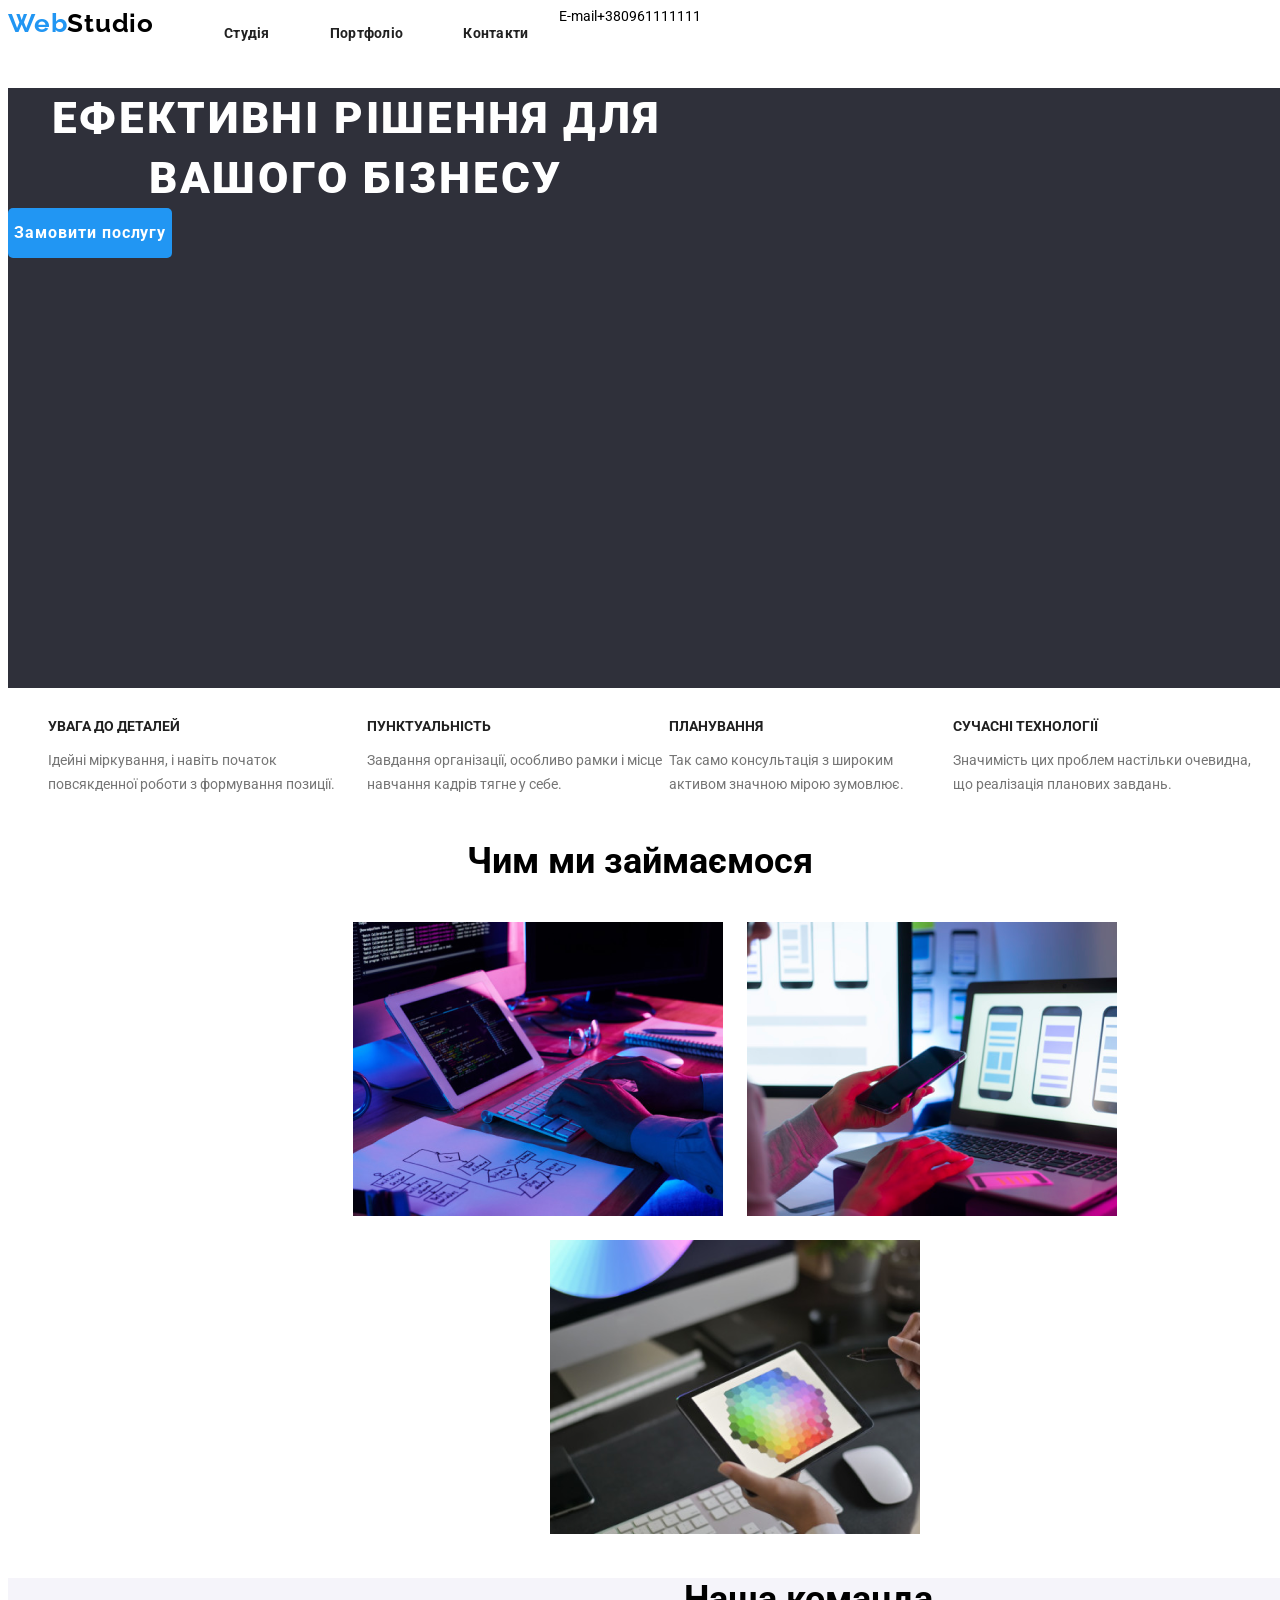
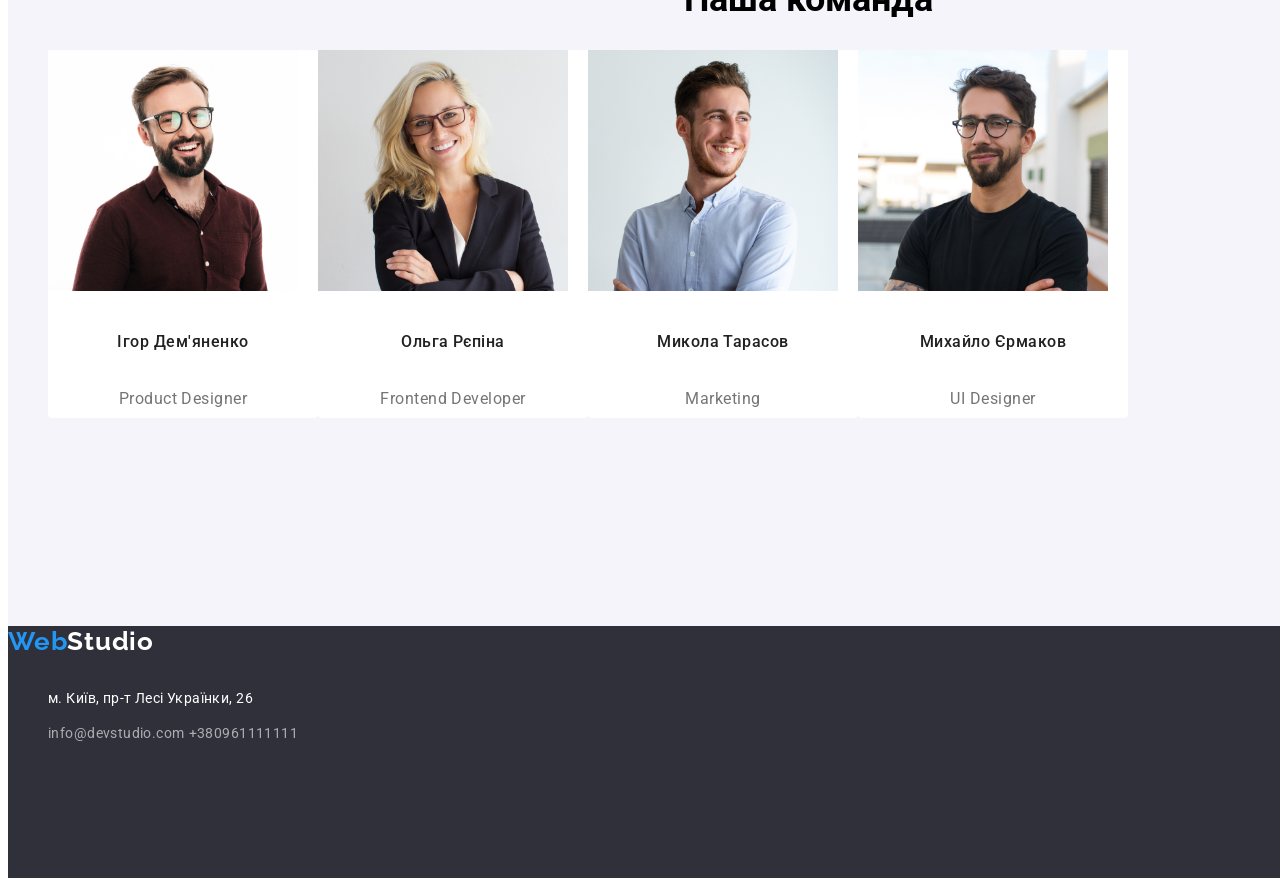
==== index.html @ a6a829f0 "first commit" ====
<!DOCTYPE html>
<html lang="en">
  <head>
    <meta charset="UTF-8" />
    <meta name="viewport" content="width=device-width, initial-scale=1.0" />
    <link rel="preconnect" href="https://fonts.googleapis.com">
    <link rel="preconnect" href="https://fonts.gstatic.com" crossorigin>
    <link href="https://fonts.googleapis.com/css2?family=Raleway:wght@700&family=Roboto:wght@400;500;700;900&display=swap" rel="stylesheet">
    <link rel="stylesheet" href="style.css" />
    <title>Document</title>
  </head>
  <body>
    <header>
      <a class="logo" href="youtube.com"><b><span class="logo1">Web</span></b><b><span class="logo2">Studio</b      ></span></a>
      <nav>
        <ul>
          <li>
            <a class="navigation" href=""><b>Студія</b></a>
          </li>
          <li>
            <a class="navigation" href=""><b>Портфоліо</b></a>
          </li>
          <li>
            <a class="navigation" href=""><b>Контакти</b></a>
          </li>
        </ul>
      </nav>
      <a class="contact" href="">E-mail</a>
      <a class="contact" href="">+380961111111</a>
    </header>
    <main>
      <section class="effect"><div class="ef1">
        <h1 class="ef2">Ефективні рішення для вашого бізнесу</h1>
      </div>
        <input class="button" type="button" value="Замовити послугу"/>
      </section>
      <section class="details">
        <ul>
          <li>
            <h3>УВАГА ДО ДЕТАЛЕЙ</h3>
            <p>
              Ідейні міркування, і навіть початок повсякденної роботи з
              формування позиції.
            </p>
          </li>
          <li>
            <h3>ПУНКТУАЛЬНІСТЬ</h3>
            <p>
              Завдання організації, особливо рамки і місце навчання кадрів тягне
              у себе.
            </p>
          </li>
          <li>
            <h3>ПЛАНУВАННЯ</h3>
            <p>
              Так само консультація з широким активом значною мірою зумовлює.
            </p>
          </li>
          <li>
            <h3>СУЧАСНІ ТЕХНОЛОГІЇ</h3>
            <p>
              Значимість цих проблем настільки очевидна, що реалізація планових
              завдань.
            </p>
          </li>
        </ul>
      </section>
      <section>
        <h2 class="about">Чим ми займаємося</h2>
        <ul>
          <li class="img-main">
        <img src="img/1.png" alt="" class="img" />
        <img src="img/2.png" alt="" class="img"/>
        <img src="img/3.png" alt="" class="img"/>
      </li>
      </ul>
      </section>

      <section class="team">
        <h2 class="team3">Наша команда</h2>
        <ul class="team1">
          <li class="person">
            <img src="img(2)/1.jpg" alt="" width="250px" />
            <h6 class="name">Ігор Дем'яненко</h6>
            <h6 class="work">Product Designer</h6>
          </li>
          <li class="person">
            <img src="img(2)/2.jpg" alt="" width="250px" />
            <h6 class="name">Ольга Рєпіна</h6>
            <h6 class="work">Frontend Developer</h6>
          </li>
          <li class="person">
            <img src="img(2)/3.jpg" alt="" width="250px" />
            <h6 class="name">Микола Тарасов</h6>
            <h6 class="work">Marketing</h6>
          </li>
          <li class="person">
            <img src="img(2)/4.jpg" alt="" width="250px" />
            <h6 class="name">Михайло Єрмаков</h6>
            <h6 class="work">UI Designer</h6>
          </li>
        </ul>
      </section>
    </main>
    <footer>
      <a class="logo" href="youtube.com"><b><span class="logo1">Web</span></b><b><span class="logo3">Studio</b></span></a>
      <ul>
        <li>
          <p class="adress1">м. Київ, пр-т Лесі Українки, 26</p>
          <a class="contact1" href="">info@devstudio.com</a>
          <a class="contact1" href="">+380961111111</a>
        </li>
      </ul>
    </footer>
  </body>
</html>
---- style.css ----
header {
  width: 1600px;
  height: 80px;
  flex-shrink: 0;
  display: flex;
}
ul {
  display: flex;
}

.navigation {
  color: #212121;
  padding: 30px;
  font-family: Roboto;
  font-size: 14px;
  font-style: normal;
  font-weight: 500;
  line-height: normal;
  letter-spacing: 0.28px;
  text-decoration: none;
  text-align: center;
}
.navigation:hover {
  color: #2196f3;
}
.logo {
  text-decoration: none;
}
.logo1 {
  color: #2196f3;
  font-family: Raleway;
  font-size: 26px;
  font-style: normal;
  font-weight: 700;
  line-height: normal;
  letter-spacing: 0.78px;
}
.logo2 {
  color: #000;
  font-family: Raleway;
  font-size: 26px;
  font-style: normal;
  font-weight: 700;
  line-height: normal;
  letter-spacing: 0.78px;
}

.contact {
  text-decoration: none;
  color: black;
  font-family: Roboto;
  font-size: 14px;
  line-height: 16.41px;
  letter-spacing: 2%;
}
.contact:hover {
  color: #2196f3;
}
.effect {
  background-color: #2f303a;
  height: 600px;
  width: 1600px;
  padding: 0;
}
.button {
  border: 0px;
  background-color: #2196f3;
  color: white;
  height: 50px;
  border-radius: 5px;
  color: #fff;
  text-align: center;
  font-family: Roboto;
  font-size: 16px;
  font-style: normal;
  font-weight: 700;
  line-height: 30px; /* 187.5% */
  letter-spacing: 0.96px;
}
.button:hover {
  background-color: #0b2840;
}
footer {
  width: 1600px;
  height: 252px;
  flex-shrink: 0;
  background-color: #2f303a;
}
.ef2 {
  color: #fff;
  text-align: center;
  font-family: Roboto;
  font-size: 44px;
  font-style: normal;
  font-weight: 900;
  line-height: 60px; /* 136.364% */
  letter-spacing: 2.64px;
  text-transform: uppercase;
}
.team {
  width: 1600px;
  height: 648px;
  background: #f5f4fa;
  flex-shrink: 0;
}
ul {
  list-style-type: none;
}
.contact2 {
  text-decoration: none;
  color: grey;
}
.contact2:hover {
  color: aqua;
}
.adress {
  color: white;
}
h3 {
  font-family: Roboto;
  font-size: 14px;
  line-height: 16.41px;
  letter-spacing: 3%;
  font-weight: 700;
  color: #212121;
}
p {
  font-family: Roboto;
  font-size: 14px;
  line-height: 24px;
  letter-spacing: 3%;
  font-weight: 400;
  color: #757575;
}
.about {
  font-family: Roboto;
  font-size: 36px;
  line-height: 42.19px;
  letter-spacing: 3%;
  font-weight: 700;
  text-align: center;
}
.person {
  width: 270px;
  height: 368px;
  flex-shrink: 0;
  border-radius: 0px 0px 4px 4px;
  background: #fff;
}

.team3 {
  font-family: Roboto;
  font-size: 36px;
  line-height: 42.19px;
  letter-spacing: 3%;
  font-weight: 700;
  text-align: center;
}
.img-main {
  text-align: center;
  margin-left: 150px;
}
.img {
  display: inline-block;
  padding: 10px;
  width: 370px;
  height: 294px;
  flex-shrink: 0;
  text-align: center;
}
.ef1 {
  display: flex;
  width: 696px;
  height: 120px;
  justify-content: center;
  align-items: center;
  flex-shrink: 0;
}
.name {
  color: #212121;
  text-align: center;
  font-family: Roboto;
  font-size: 16px;
  font-style: normal;
  font-weight: 500;
  line-height: normal;
  letter-spacing: 0.48px;
}
.work {
  color: #757575;
  text-align: center;
  font-family: Roboto;
  font-size: 16px;
  font-style: normal;
  font-weight: 400;
  line-height: normal;
  letter-spacing: 0.48px;
}
.logo3 {
  color: #fff;
  font-family: Raleway;
  font-size: 26px;
  font-style: normal;
  font-weight: 700;
  line-height: normal;
  letter-spacing: 0.78px;
}
.adress1 {
  width: 231px;
  height: 21px;
  flex-shrink: 0;
  color: #fff;
  font-family: Roboto;
  font-size: 14px;
  font-style: normal;
  font-weight: 400;
  line-height: 24px; /* 171.429% */
  letter-spacing: 0.42px;
}
.contact1 {
  width: 136px;
  height: 21px;
  flex-shrink: 0;
  color: rgba(255, 255, 255, 0.6);
  font-family: Roboto;
  font-size: 14px;
  font-style: normal;
  font-weight: 400;
  line-height: 24px; /* 171.429% */
  letter-spacing: 0.42px;
  text-decoration: none;
}
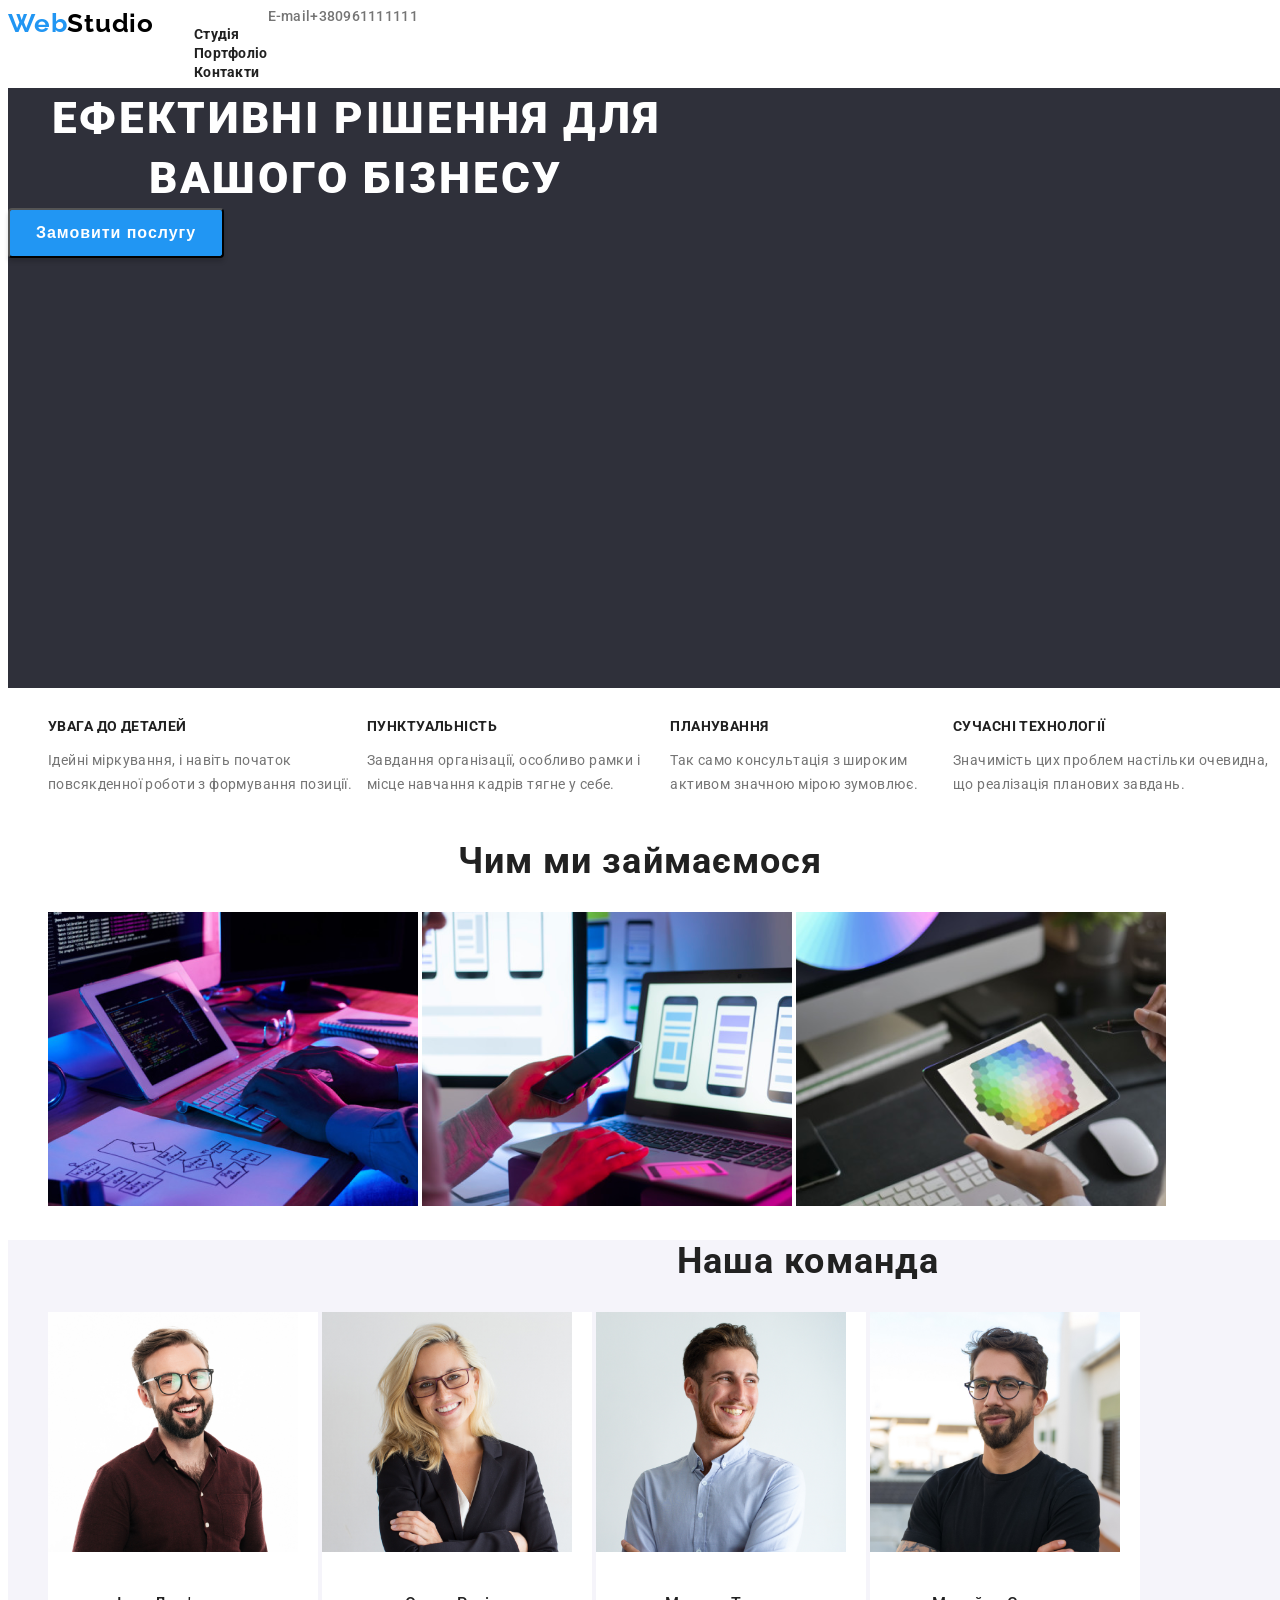
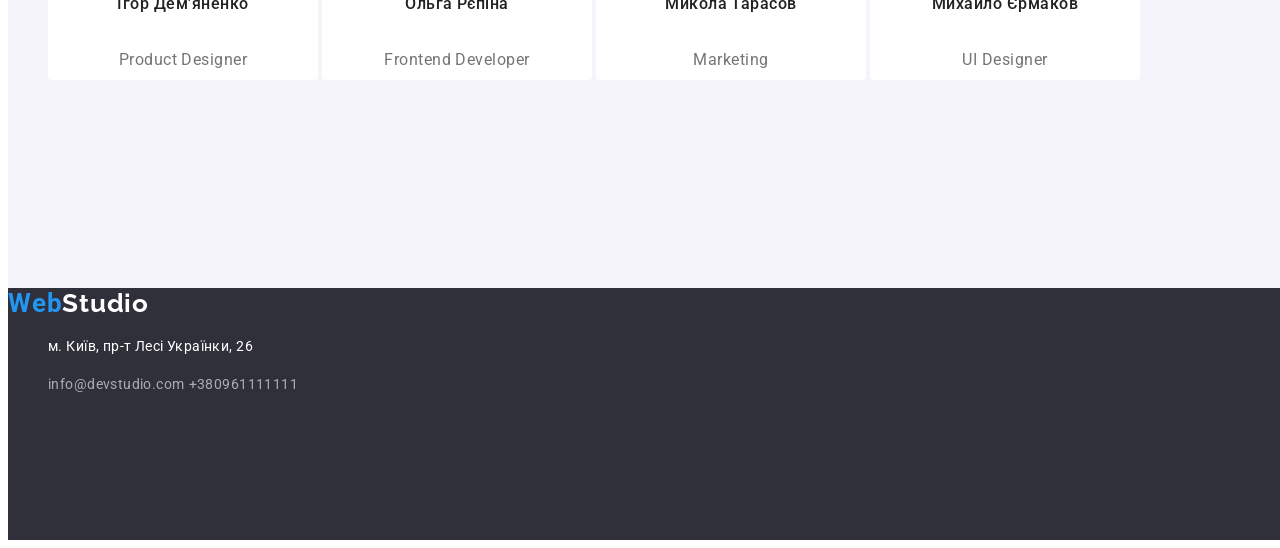
==== commit 2e7bc534: "first commit" ====
--- a/index.html
+++ b/index.html
@@ -1,116 +1,120 @@
 <!DOCTYPE html>
 <html lang="en">
-  <head>
-    <meta charset="UTF-8" />
-    <meta name="viewport" content="width=device-width, initial-scale=1.0" />
-    <link rel="preconnect" href="https://fonts.googleapis.com">
-    <link rel="preconnect" href="https://fonts.gstatic.com" crossorigin>
-    <link href="https://fonts.googleapis.com/css2?family=Raleway:wght@700&family=Roboto:wght@400;500;700;900&display=swap" rel="stylesheet">
-    <link rel="stylesheet" href="style.css" />
-    <title>Document</title>
-  </head>
-  <body>
-    <header>
-      <a class="logo" href="youtube.com"><b><span class="logo1">Web</span></b><b><span class="logo2">Studio</b      ></span></a>
-      <nav>
-        <ul>
-          <li>
-            <a class="navigation" href=""><b>Студія</b></a>
+
+<head>
+  <meta charset="UTF-8" />
+  <meta name="viewport" content="width=device-width, initial-scale=1.0" />
+  <link rel="preconnect" href="https://fonts.googleapis.com">
+  <link rel="preconnect" href="https://fonts.gstatic.com" crossorigin>
+  <link href="https://fonts.googleapis.com/css2?family=Raleway:wght@700&family=Roboto:wght@400;500;700;900&display=swap"
+    rel="stylesheet">
+  <link rel="stylesheet" href="style.css" />
+  <title>Document</title>
+</head>
+
+<body>
+  <header class="header">
+    <a href="youtube.com"><span class="header-logo1">Web</span><span class="header-logo2">Studio</span>
+      <nav class="nav">
+        <ul class="nav-list">
+          <li class="nav-item">
+            <a class="nav-link" href="#"><b>Студія</b></a>
           </li>
-          <li>
-            <a class="navigation" href=""><b>Портфоліо</b></a>
+          <li class="nav-item">
+            <a class="nav-link" href="portfolio/index.html"><b>Портфоліо</b></a>
           </li>
-          <li>
-            <a class="navigation" href=""><b>Контакти</b></a>
+          <li class="nav-item">
+            <a class="nav-link" href=""><b>Контакти</b></a>
           </li>
         </ul>
       </nav>
-      <a class="contact" href="">E-mail</a>
-      <a class="contact" href="">+380961111111</a>
-    </header>
-    <main>
-      <section class="effect"><div class="ef1">
-        <h1 class="ef2">Ефективні рішення для вашого бізнесу</h1>
+      <a class="header-contact" href="">E-mail</a>
+      <a class="header-contact" href="">+380961111111</a>
+  </header>
+  <main>
+    <section class="decision">
+      <div class="decision-container">
+        <h1 class="decision-title">Ефективні рішення для вашого бізнесу</h1>
       </div>
-        <input class="button" type="button" value="Замовити послугу"/>
-      </section>
-      <section class="details">
-        <ul>
-          <li>
-            <h3>УВАГА ДО ДЕТАЛЕЙ</h3>
-            <p>
-              Ідейні міркування, і навіть початок повсякденної роботи з
-              формування позиції.
-            </p>
-          </li>
-          <li>
-            <h3>ПУНКТУАЛЬНІСТЬ</h3>
-            <p>
-              Завдання організації, особливо рамки і місце навчання кадрів тягне
-              у себе.
-            </p>
-          </li>
-          <li>
-            <h3>ПЛАНУВАННЯ</h3>
-            <p>
-              Так само консультація з широким активом значною мірою зумовлює.
-            </p>
-          </li>
-          <li>
-            <h3>СУЧАСНІ ТЕХНОЛОГІЇ</h3>
-            <p>
-              Значимість цих проблем настільки очевидна, що реалізація планових
-              завдань.
-            </p>
-          </li>
-        </ul>
-      </section>
-      <section>
-        <h2 class="about">Чим ми займаємося</h2>
-        <ul>
-          <li class="img-main">
-        <img src="img/1.png" alt="" class="img" />
-        <img src="img/2.png" alt="" class="img"/>
-        <img src="img/3.png" alt="" class="img"/>
-      </li>
-      </ul>
-      </section>
-
-      <section class="team">
-        <h2 class="team3">Наша команда</h2>
-        <ul class="team1">
-          <li class="person">
-            <img src="img(2)/1.jpg" alt="" width="250px" />
-            <h6 class="name">Ігор Дем'яненко</h6>
-            <h6 class="work">Product Designer</h6>
-          </li>
-          <li class="person">
-            <img src="img(2)/2.jpg" alt="" width="250px" />
-            <h6 class="name">Ольга Рєпіна</h6>
-            <h6 class="work">Frontend Developer</h6>
-          </li>
-          <li class="person">
-            <img src="img(2)/3.jpg" alt="" width="250px" />
-            <h6 class="name">Микола Тарасов</h6>
-            <h6 class="work">Marketing</h6>
-          </li>
-          <li class="person">
-            <img src="img(2)/4.jpg" alt="" width="250px" />
-            <h6 class="name">Михайло Єрмаков</h6>
-            <h6 class="work">UI Designer</h6>
-          </li>
-        </ul>
-      </section>
-    </main>
-    <footer>
-      <a class="logo" href="youtube.com"><b><span class="logo1">Web</span></b><b><span class="logo3">Studio</b></span></a>
-      <ul>
-        <li>
-          <p class="adress1">м. Київ, пр-т Лесі Українки, 26</p>
-          <a class="contact1" href="">info@devstudio.com</a>
-          <a class="contact1" href="">+380961111111</a>
+      <input class="decision-button" type="button" value="Замовити послугу" />
+    </section>
+    <section class="details">
+      <ul class="details-list">
+        <li class="details-items">
+          <h3 class="details-title">УВАГА ДО ДЕТАЛЕЙ</h3>
+          <p class="details-text">
+            Ідейні міркування, і навіть початок повсякденної роботи з
+            формування позиції.
+          </p>
+        </li>
+        <li class="details-items">
+          <h3 class="details-title">ПУНКТУАЛЬНІСТЬ</h3>
+          <p class="details-text">
+            Завдання організації, особливо рамки і місце навчання кадрів тягне
+            у себе.
+          </p>
+        </li>
+        <li class="details-items">
+          <h3 class="details-title">ПЛАНУВАННЯ</h3>
+          <p class="details-text">
+            Так само консультація з широким активом значною мірою зумовлює.
+          </p>
+        </li>
+        <li class="details-items">
+          <h3 class="details-title">СУЧАСНІ ТЕХНОЛОГІЇ</h3>
+          <p class="details-text">
+            Значимість цих проблем настільки очевидна, що реалізація планових
+            завдань.
+          </p>
         </li>
       </ul>
-    </footer>
-  </body>
-</html>
+    </section>
+    <section class="about">
+      <h2 class="about-title">Чим ми займаємося</h2>
+      <ul class="about-list">
+        <li class="about-items">
+          <img src="img/1.png" alt="" class="about-img" />
+          <img src="img/2.png" alt="" class="about-img" />
+          <img src="img/3.png" alt="" class="about-img" />
+        </li>
+      </ul>
+    </section>
+    <section class="team">
+      <h2 class="team-title">Наша команда</h2>
+      <ul class="team-list">
+        <li class="team-items">
+          <img src="img(2)/1.jpg" alt="" width="250px" class="team-img" />
+          <h6 class="team-name">Ігор Дем'яненко</h6>
+          <h6 class="team-work">Product Designer</h6>
+        </li>
+        <li class="team-items">
+          <img src="img(2)/2.jpg" alt="" width="250px" class="team-img" />
+          <h6 class="team-name">Ольга Рєпіна</h6>
+          <h6 class="team-work">Frontend Developer</h6>
+        </li>
+        <li class="team-items">
+          <img src="img(2)/3.jpg" alt="" width="250px" class="team-img" />
+          <h6 class="team-name">Микола Тарасов</h6>
+          <h6 class="team-work">Marketing</h6>
+        </li>
+        <li class="team-items">
+          <img src="img(2)/4.jpg" alt="" width="250px" class="team-img" />
+          <h6 class="team-name">Михайло Єрмаков</h6>
+          <h6 class="team-work">UI Designer</h6>
+        </li>
+      </ul>
+    </section>
+  </main>
+  <footer class="footer">
+    <a href="youtube.com"><span class="footer-logo1">Web</span><span class="footer-logo2">Studio</b></span></a>
+    <ul class="footer-list">
+      <li class="footer-items">
+        <p class="footer-text">м. Київ, пр-т Лесі Українки, 26</p>
+        <a class="footer-link" href="">info@devstudio.com</a>
+        <a class="footer-link" href="">+380961111111</a>
+      </li>
+    </ul>
+  </footer>
+</body>
+
+</html>
--- a/style.css
+++ b/style.css
@@ -1,174 +1,69 @@
-header {
+body {
+  font-family: Roboto;
+  line-height: normal;
+  font-style: normal;
+}
+a {
+  text-decoration: none;
+}
+ul {
+  list-style-type: none;
+}
+
+.header {
+  display: flex;
   width: 1600px;
   height: 80px;
   flex-shrink: 0;
-  display: flex;
-}
-ul {
-  display: flex;
-}
-
-.navigation {
-  color: #212121;
-  padding: 30px;
-  font-family: Roboto;
-  font-size: 14px;
-  font-style: normal;
-  font-weight: 500;
-  line-height: normal;
-  letter-spacing: 0.28px;
-  text-decoration: none;
-  text-align: center;
-}
-.navigation:hover {
-  color: #2196f3;
-}
-.logo {
-  text-decoration: none;
-}
-.logo1 {
+  background: #fff;
+}
+.header-logo1 {
   color: #2196f3;
   font-family: Raleway;
   font-size: 26px;
-  font-style: normal;
-  font-weight: 700;
-  line-height: normal;
-  letter-spacing: 0.78px;
-}
-.logo2 {
+  font-weight: 700;
+  letter-spacing: 0.78px;
+}
+.header-logo2 {
   color: #000;
   font-family: Raleway;
   font-size: 26px;
-  font-style: normal;
-  font-weight: 700;
-  line-height: normal;
-  letter-spacing: 0.78px;
+  font-weight: 700;
+  letter-spacing: 0.78px;
+}
+.nav {
+}
+.nav-list {
+}
+.nav-item {
 }
 
-.contact {
-  text-decoration: none;
-  color: black;
-  font-family: Roboto;
-  font-size: 14px;
-  line-height: 16.41px;
-  letter-spacing: 2%;
-}
-.contact:hover {
-  color: #2196f3;
-}
-.effect {
-  background-color: #2f303a;
+.nav-link {
+  color: #212121;
+  font-size: 14px;
+  font-weight: 500;
+  letter-spacing: 0.28px;
+}
+.nav-link:hover {
+  color: #2196f3;
+}
+
+.header-contact {
+  color: #757575;
+  font-size: 14px;
+  font-weight: 500;
+  letter-spacing: 0.28px;
+}
+.header-contact:hover {
+  color: #2196f3;
+}
+.decision {
+  width: 1600px;
   height: 600px;
-  width: 1600px;
-  padding: 0;
-}
-.button {
-  border: 0px;
-  background-color: #2196f3;
-  color: white;
-  height: 50px;
-  border-radius: 5px;
-  color: #fff;
-  text-align: center;
-  font-family: Roboto;
-  font-size: 16px;
-  font-style: normal;
-  font-weight: 700;
-  line-height: 30px; /* 187.5% */
-  letter-spacing: 0.96px;
-}
-.button:hover {
-  background-color: #0b2840;
-}
-footer {
-  width: 1600px;
-  height: 252px;
-  flex-shrink: 0;
-  background-color: #2f303a;
-}
-.ef2 {
-  color: #fff;
-  text-align: center;
-  font-family: Roboto;
-  font-size: 44px;
-  font-style: normal;
-  font-weight: 900;
-  line-height: 60px; /* 136.364% */
-  letter-spacing: 2.64px;
-  text-transform: uppercase;
-}
-.team {
-  width: 1600px;
-  height: 648px;
-  background: #f5f4fa;
-  flex-shrink: 0;
-}
-ul {
-  list-style-type: none;
-}
-.contact2 {
-  text-decoration: none;
-  color: grey;
-}
-.contact2:hover {
-  color: aqua;
-}
-.adress {
-  color: white;
-}
-h3 {
-  font-family: Roboto;
-  font-size: 14px;
-  line-height: 16.41px;
-  letter-spacing: 3%;
-  font-weight: 700;
-  color: #212121;
-}
-p {
-  font-family: Roboto;
-  font-size: 14px;
-  line-height: 24px;
-  letter-spacing: 3%;
-  font-weight: 400;
-  color: #757575;
-}
-.about {
-  font-family: Roboto;
-  font-size: 36px;
-  line-height: 42.19px;
-  letter-spacing: 3%;
-  font-weight: 700;
-  text-align: center;
-}
-.person {
-  width: 270px;
-  height: 368px;
-  flex-shrink: 0;
-  border-radius: 0px 0px 4px 4px;
-  background: #fff;
-}
-
-.team3 {
-  font-family: Roboto;
-  font-size: 36px;
-  line-height: 42.19px;
-  letter-spacing: 3%;
-  font-weight: 700;
-  text-align: center;
-}
-.img-main {
-  text-align: center;
-  margin-left: 150px;
-}
-.img {
-  display: inline-block;
-  padding: 10px;
-  width: 370px;
-  height: 294px;
-  flex-shrink: 0;
-  text-align: center;
-}
-.ef1 {
+  flex-shrink: 0;
+  background: #2f303a;
+}
+.decision-container {
   display: flex;
   width: 696px;
   height: 120px;
@@ -176,57 +71,138 @@
   align-items: center;
   flex-shrink: 0;
 }
-.name {
-  color: #212121;
-  text-align: center;
-  font-family: Roboto;
+.decision-title {
+  color: #fff;
+  text-align: center;
+  font-size: 44px;
+  font-weight: 900;
+  line-height: 60px; /* 136.364% */
+  letter-spacing: 2.64px;
+  text-transform: uppercase;
+}
+.decision-button {
+  width: 216px;
+  height: 50px;
+  flex-shrink: 0;
+  border-radius: 4px;
+  background: #2196f3;
+  box-shadow: 0px 4px 4px 0px rgba(0, 0, 0, 0.15);
+  color: #fff;
+  text-align: center;
   font-size: 16px;
-  font-style: normal;
+  font-weight: 700;
+  line-height: 30px; /* 187.5% */
+  letter-spacing: 0.96px;
+}
+.details {
+}
+.details-list {
+  display: flex;
+}
+.details-items {
+}
+.details-title {
+  color: #212121;
+  font-size: 14px;
+  font-weight: 700;
+  letter-spacing: 0.42px;
+  text-transform: uppercase;
+}
+.details-text {
+  color: #757575;
+  font-size: 14px;
+  font-weight: 400;
+  line-height: 24px; /* 171.429% */
+  letter-spacing: 0.42px;
+}
+.about {
+}
+.about-title {
+  color: #212121;
+  text-align: center;
+  font-size: 36px;
+  font-weight: 700;
+  letter-spacing: 1.08px;
+}
+.about-list {
+}
+.about-items {
+}
+.about-img {
+}
+.team {
+  width: 1600px;
+  height: 648px;
+  flex-shrink: 0;
+  background: #f5f4fa;
+}
+.team-title {
+  color: #212121;
+  text-align: center;
+  font-size: 36px;
+  font-weight: 700;
+  letter-spacing: 1.08px;
+}
+.team-list {
+}
+.team-items {
+  display: inline-block;
+  width: 270px;
+  height: 368px;
+  flex-shrink: 0;
+  border-radius: 0px 0px 4px 4px;
+  background: #fff;
+}
+.team-img {
+}
+.team-name {
+  color: #212121;
+  text-align: center;
+  font-size: 16px;
   font-weight: 500;
-  line-height: normal;
   letter-spacing: 0.48px;
 }
-.work {
+.team-work {
   color: #757575;
   text-align: center;
-  font-family: Roboto;
   font-size: 16px;
-  font-style: normal;
-  font-weight: 400;
-  line-height: normal;
+  font-weight: 400;
   letter-spacing: 0.48px;
 }
-.logo3 {
+.footer {
+  width: 1600px;
+  height: 252px;
+  flex-shrink: 0;
+  background: #2f303a;
+}
+.footer-logo1 {
+  color: #2196f3;
+  font-size: 26px;
+  font-weight: 700;
+  letter-spacing: 0.78px;
+}
+.footer-logo2 {
   color: #fff;
   font-family: Raleway;
   font-size: 26px;
-  font-style: normal;
-  font-weight: 700;
-  line-height: normal;
-  letter-spacing: 0.78px;
-}
-.adress1 {
-  width: 231px;
-  height: 21px;
-  flex-shrink: 0;
-  color: #fff;
-  font-family: Roboto;
-  font-size: 14px;
-  font-style: normal;
+  font-weight: 700;
+  letter-spacing: 0.78px;
+}
+.footer-list {
+}
+.footer-items {
+}
+.footer-text {
+  color: #fff;
+  font-size: 14px;
   font-weight: 400;
   line-height: 24px; /* 171.429% */
   letter-spacing: 0.42px;
 }
-.contact1 {
-  width: 136px;
-  height: 21px;
-  flex-shrink: 0;
+.footer-link {
   color: rgba(255, 255, 255, 0.6);
-  font-family: Roboto;
-  font-size: 14px;
-  font-style: normal;
+  font-size: 14px;
   font-weight: 400;
   line-height: 24px; /* 171.429% */
   letter-spacing: 0.42px;
-  text-decoration: none;
-}
+}
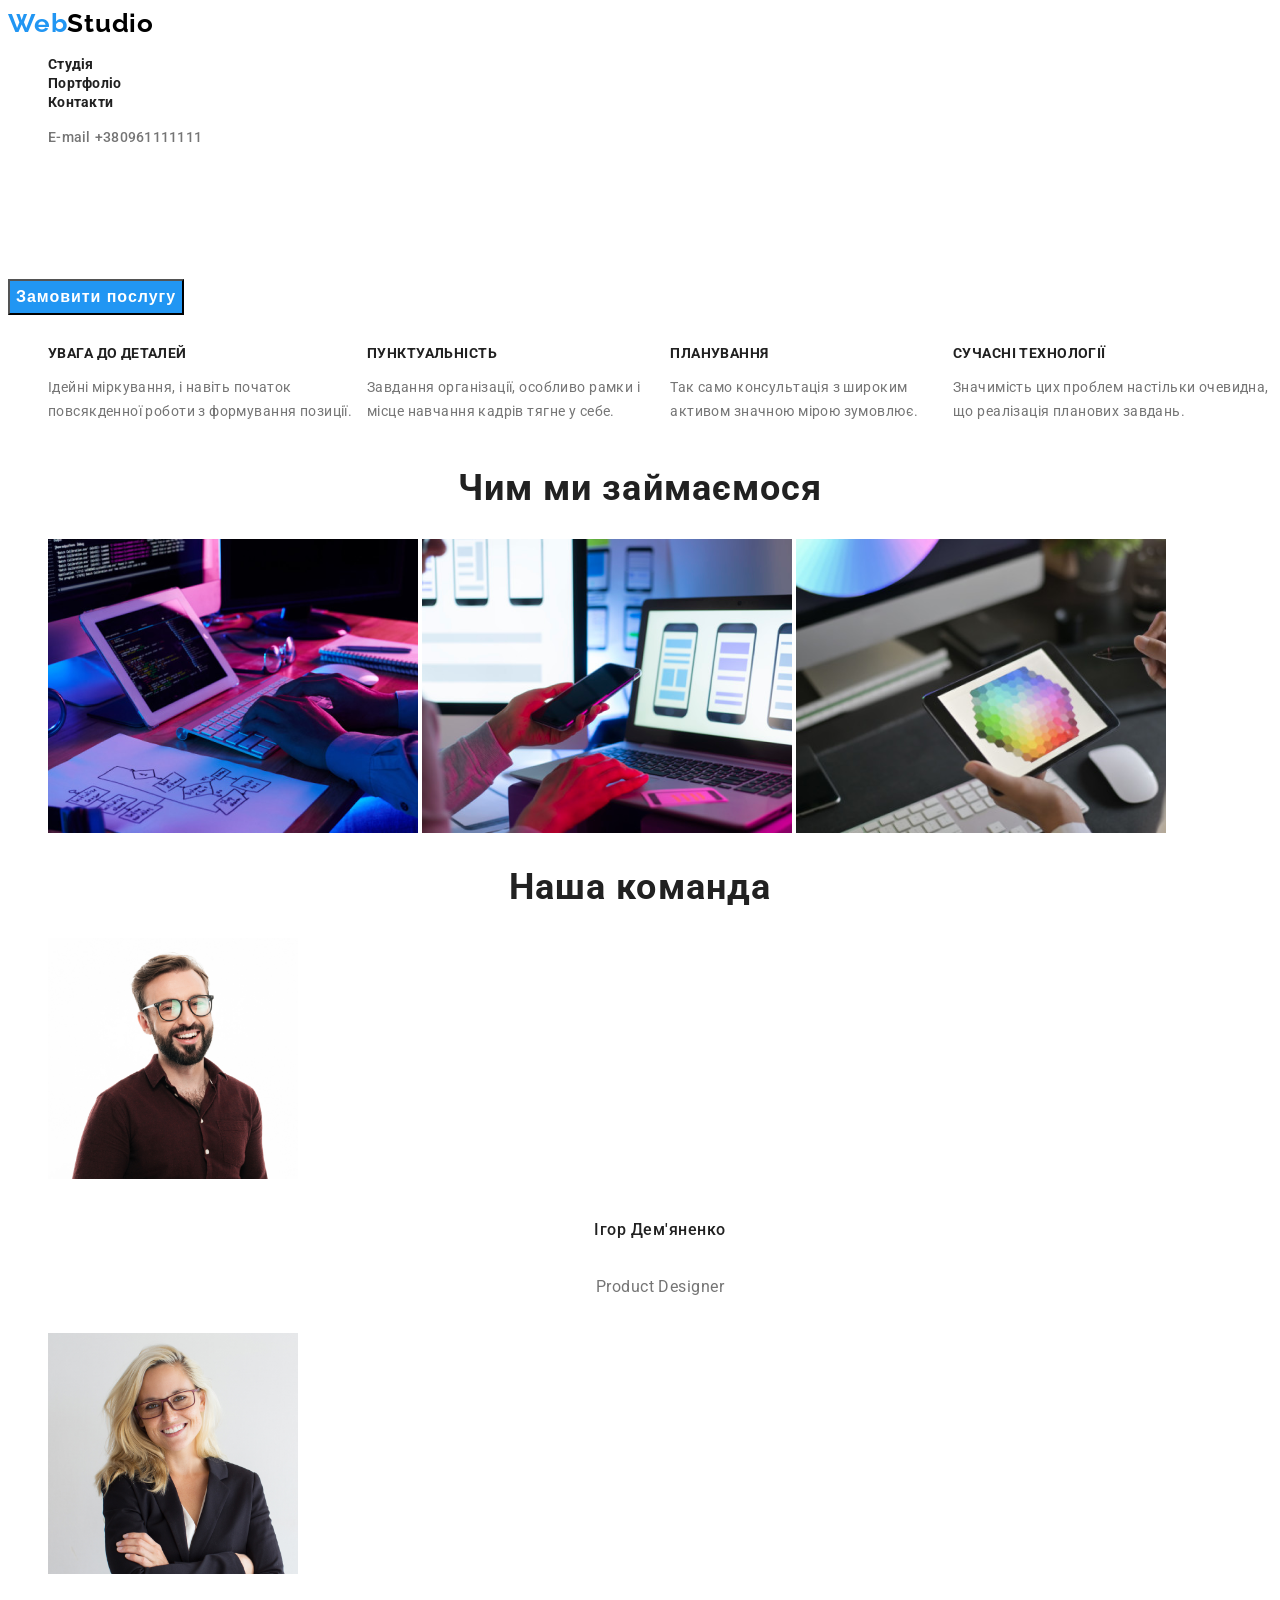
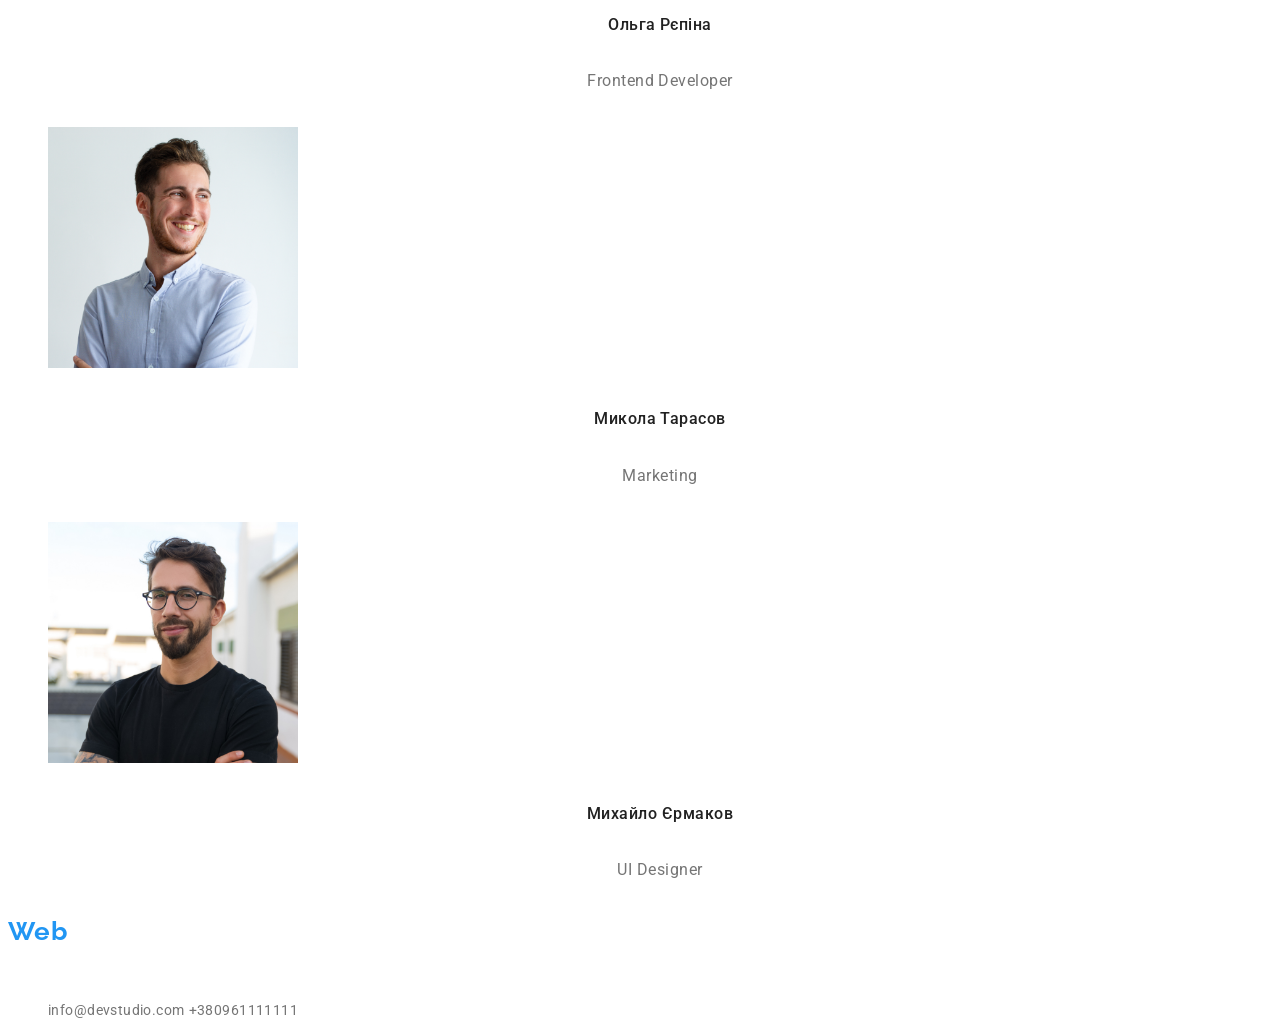
==== commit 2bcafd8c: "first commit" ====
--- a/index.html
+++ b/index.html
@@ -14,22 +14,26 @@
 
 <body>
   <header class="header">
-    <a href="youtube.com"><span class="header-logo1">Web</span><span class="header-logo2">Studio</span>
-      <nav class="nav">
-        <ul class="nav-list">
-          <li class="nav-item">
-            <a class="nav-link" href="#"><b>Студія</b></a>
-          </li>
-          <li class="nav-item">
-            <a class="nav-link" href="portfolio/index.html"><b>Портфоліо</b></a>
-          </li>
-          <li class="nav-item">
-            <a class="nav-link" href=""><b>Контакти</b></a>
-          </li>
-        </ul>
-      </nav>
-      <a class="header-contact" href="">E-mail</a>
-      <a class="header-contact" href="">+380961111111</a>
+    <a href="/" class="header-logo"><span class="Web">Web</span>Studio</a>
+    <nav class="nav">
+      <ul class="nav-list">
+        <li class="nav-item">
+          <a class="nav-link" href="#"><b>Студія</b></a>
+        </li>
+        <li class="nav-item">
+          <a class="nav-link" href="portfolio.html"><b>Портфоліо</b></a>
+        </li>
+        <li class="nav-item">
+          <a class="nav-link" href=""><b>Контакти</b></a>
+        </li>
+      </ul>
+    </nav>
+    <ul class="header-list">
+      <li class="header-items">
+        <a class="header-contact" href="">E-mail</a>
+        <a class="header-contact" href="">+380961111111</a>
+      </li>
+    </ul>
   </header>
   <main>
     <section class="decision">
@@ -83,22 +87,22 @@
       <h2 class="team-title">Наша команда</h2>
       <ul class="team-list">
         <li class="team-items">
-          <img src="img(2)/1.jpg" alt="" width="250px" class="team-img" />
+          <img src="img/person/1.jpg" alt="" width="250px" class="team-img" />
           <h6 class="team-name">Ігор Дем'яненко</h6>
           <h6 class="team-work">Product Designer</h6>
         </li>
         <li class="team-items">
-          <img src="img(2)/2.jpg" alt="" width="250px" class="team-img" />
+          <img src="img/person/2.jpg" alt="" width="250px" class="team-img" />
           <h6 class="team-name">Ольга Рєпіна</h6>
           <h6 class="team-work">Frontend Developer</h6>
         </li>
         <li class="team-items">
-          <img src="img(2)/3.jpg" alt="" width="250px" class="team-img" />
+          <img src="img/person/3.jpg" alt="" width="250px" class="team-img" />
           <h6 class="team-name">Микола Тарасов</h6>
           <h6 class="team-work">Marketing</h6>
         </li>
         <li class="team-items">
-          <img src="img(2)/4.jpg" alt="" width="250px" class="team-img" />
+          <img src="img/person/4.jpg" alt="" width="250px" class="team-img" />
           <h6 class="team-name">Михайло Єрмаков</h6>
           <h6 class="team-work">UI Designer</h6>
         </li>
@@ -106,7 +110,7 @@
     </section>
   </main>
   <footer class="footer">
-    <a href="youtube.com"><span class="footer-logo1">Web</span><span class="footer-logo2">Studio</b></span></a>
+    <a href="/" class="footer-logo"><span class="Web">Web</span>Studio</a>
     <ul class="footer-list">
       <li class="footer-items">
         <p class="footer-text">м. Київ, пр-т Лесі Українки, 26</p>
--- a/style.css
+++ b/style.css
@@ -1,7 +1,6 @@
 body {
   font-family: Roboto;
   line-height: normal;
-  font-style: normal;
 }
 a {
   text-decoration: none;
@@ -11,20 +10,12 @@
 }
 
 .header {
-  display: flex;
-  width: 1600px;
-  height: 80px;
-  flex-shrink: 0;
-  background: #fff;
-}
-.header-logo1 {
-  color: #2196f3;
-  font-family: Raleway;
-  font-size: 26px;
-  font-weight: 700;
-  letter-spacing: 0.78px;
-}
-.header-logo2 {
+
+}
+.Web {
+  color: #2196f3;
+}
+.header-logo {
   color: #000;
   font-family: Raleway;
   font-size: 26px;
@@ -47,7 +38,12 @@
 .nav-link:hover {
   color: #2196f3;
 }
-
+.header-list{
+
+}
+.header-items {
+
+}
 .header-contact {
   color: #757575;
   font-size: 14px;
@@ -58,40 +54,25 @@
   color: #2196f3;
 }
 .decision {
-  width: 1600px;
-  height: 600px;
-  flex-shrink: 0;
-  background: #2f303a;
 }
 .decision-container {
-  display: flex;
-  width: 696px;
-  height: 120px;
-  justify-content: center;
-  align-items: center;
-  flex-shrink: 0;
 }
 .decision-title {
   color: #fff;
   text-align: center;
   font-size: 44px;
   font-weight: 900;
-  line-height: 60px; /* 136.364% */
+  line-height: 1.36; /* 136.364% */
   letter-spacing: 2.64px;
   text-transform: uppercase;
 }
 .decision-button {
-  width: 216px;
-  height: 50px;
-  flex-shrink: 0;
-  border-radius: 4px;
   background: #2196f3;
-  box-shadow: 0px 4px 4px 0px rgba(0, 0, 0, 0.15);
-  color: #fff;
-  text-align: center;
-  font-size: 16px;
-  font-weight: 700;
-  line-height: 30px; /* 187.5% */
+  color: #fff;
+  text-align: center;
+  font-size: 16px;
+  font-weight: 700;
+  line-height: 1.875; /* 187.5% */
   letter-spacing: 0.96px;
 }
 .details {
@@ -131,10 +112,6 @@
 .about-img {
 }
 .team {
-  width: 1600px;
-  height: 648px;
-  flex-shrink: 0;
-  background: #f5f4fa;
 }
 .team-title {
   color: #212121;
@@ -146,12 +123,6 @@
 .team-list {
 }
 .team-items {
-  display: inline-block;
-  width: 270px;
-  height: 368px;
-  flex-shrink: 0;
-  border-radius: 0px 0px 4px 4px;
-  background: #fff;
 }
 .team-img {
 }
@@ -170,18 +141,8 @@
   letter-spacing: 0.48px;
 }
 .footer {
-  width: 1600px;
-  height: 252px;
-  flex-shrink: 0;
-  background: #2f303a;
-}
-.footer-logo1 {
-  color: #2196f3;
-  font-size: 26px;
-  font-weight: 700;
-  letter-spacing: 0.78px;
-}
-.footer-logo2 {
+}
+.footer-logo {
   color: #fff;
   font-family: Raleway;
   font-size: 26px;
@@ -196,13 +157,57 @@
   color: #fff;
   font-size: 14px;
   font-weight: 400;
-  line-height: 24px; /* 171.429% */
+  line-height: 1.71; /* 171.429% */
   letter-spacing: 0.42px;
 }
 .footer-link {
-  color: rgba(255, 255, 255, 0.6);
-  font-size: 14px;
-  font-weight: 400;
-  line-height: 24px; /* 171.429% */
-  letter-spacing: 0.42px;
-}
+  color: #757575;
+  font-size: 14px;
+  font-weight: 400;
+  line-height: 1.71px; /* 171.429% */
+  letter-spacing: 0.42px;
+}
+.footer-link:hover{
+  color: #2196f3;
+}
+/* =================================ПОРТФОЛИО==================================== */
+.portfolio {
+
+}
+.portfolio-list-buttons {
+
+}
+.portfolio-items-buttons {
+}
+.portfolio-button {
+  background: #f5f4fa;
+  color: #212121;
+  text-align: center;
+  font-size: 16px;
+  font-weight: 500;
+  line-height: 1.625; /*162.5% 1.625. */
+  letter-spacing: 0.48px;
+}
+.portfolio-button:hover {
+  color: #fff;
+  background: #2196f3;
+}
+.portfolio-items {
+}
+.portfolio-img {
+
+}
+.portfolio-title {
+  color: #212121;
+  font-size: 18px;
+  font-weight: 700;
+  line-height: 2; /* 200% 2 */
+  letter-spacing: 1.08px;
+}
+.portfolio-text {
+  color: #757575;
+  font-size: 16px;
+  font-weight: 400;
+  line-height: 1.875; /* 187.5%  1.875*/
+  letter-spacing: 0.48px;
+}
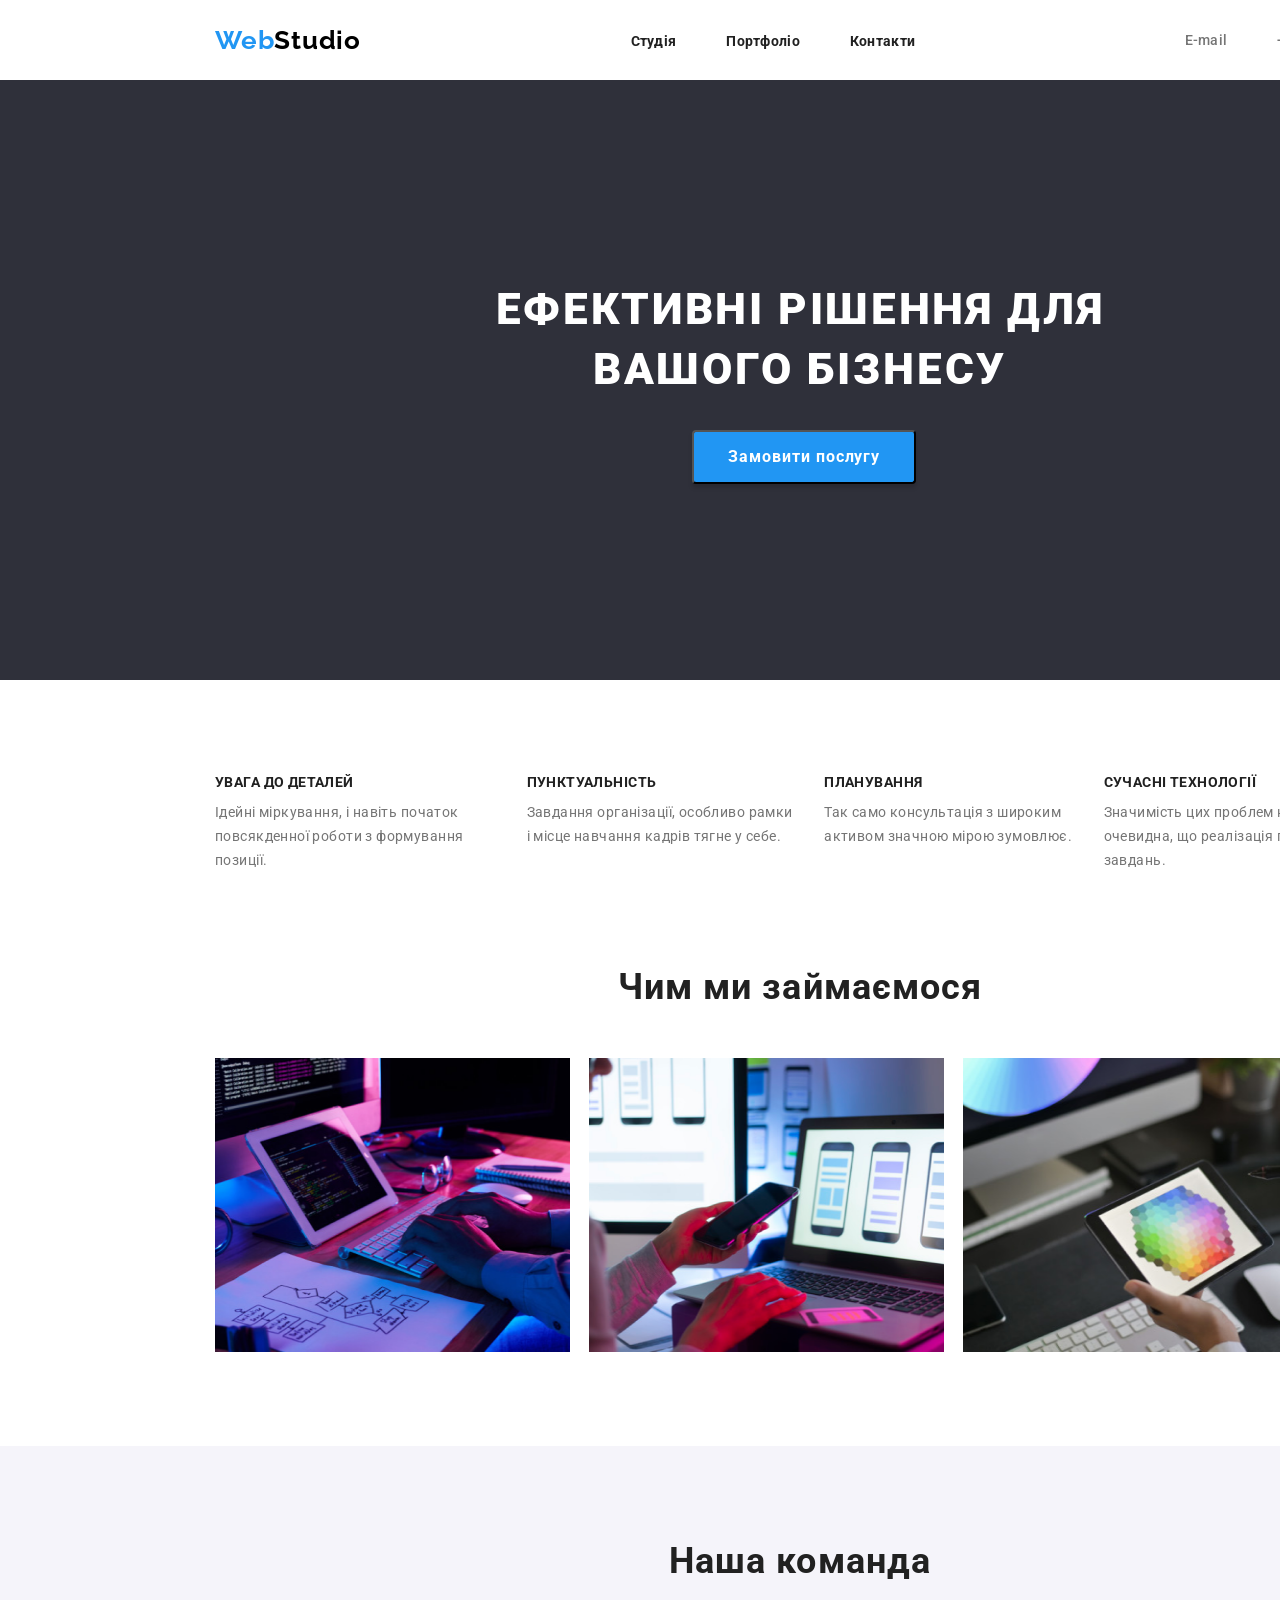
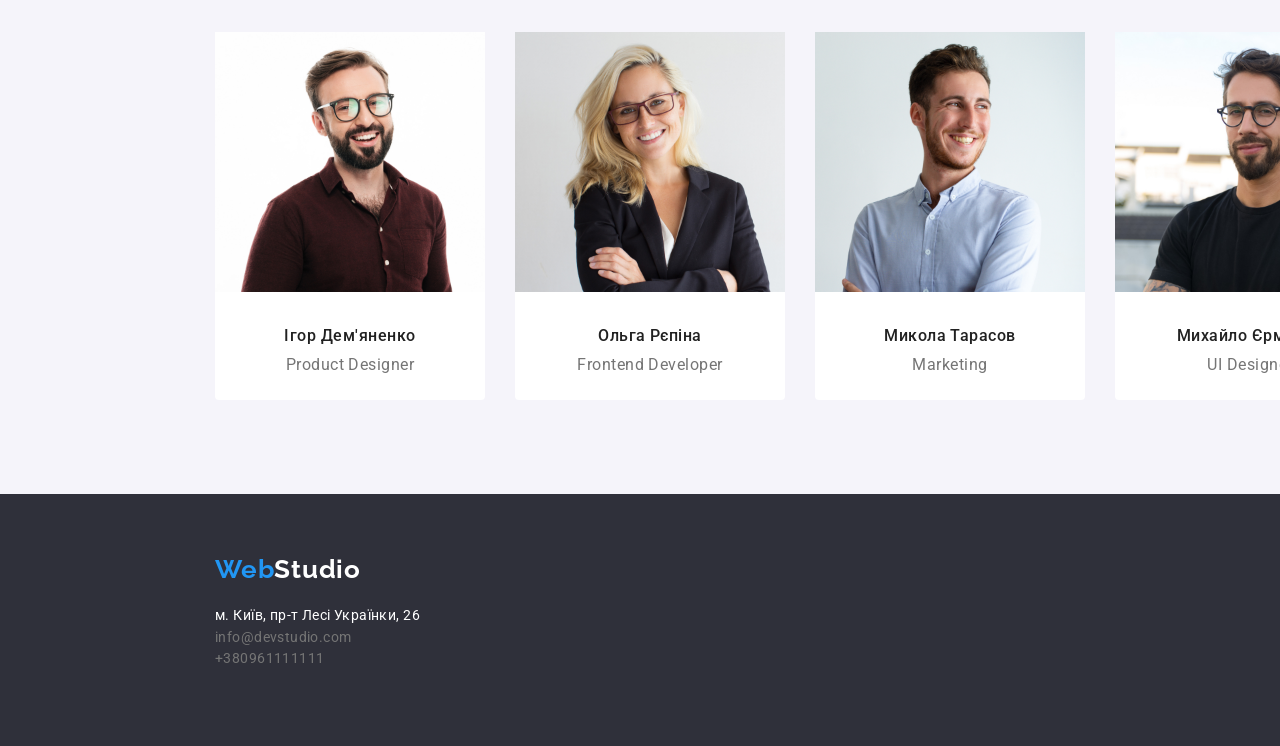
==== commit b7e14a93: "first commit" ====
--- a/index.html
+++ b/index.html
@@ -1,124 +1,135 @@
 <!DOCTYPE html>
 <html lang="en">
+  <head>
+    <meta charset="UTF-8" />
+    <meta name="viewport" content="width=device-width, initial-scale=1.0" />
+    <link rel="preconnect" href="https://fonts.googleapis.com" />
+    <link rel="preconnect" href="https://fonts.gstatic.com" crossorigin />
+    <link
+      href="https://fonts.googleapis.com/css2?family=Raleway:wght@700&family=Roboto:wght@400;500;700;900&display=swap"
+      rel="stylesheet"
+    />
+    <link
+      rel="stylesheet"
+      href="https://cdnjs.cloudflare.com/ajax/libs/modern-normalize/2.0.0/modern-normalize.css"
+    />
+    <link rel="stylesheet" href="modern-normalize.css" />
+    <link rel="stylesheet" href="style.css" />
+    <title>Document</title>
+  </head>
 
-<head>
-  <meta charset="UTF-8" />
-  <meta name="viewport" content="width=device-width, initial-scale=1.0" />
-  <link rel="preconnect" href="https://fonts.googleapis.com">
-  <link rel="preconnect" href="https://fonts.gstatic.com" crossorigin>
-  <link href="https://fonts.googleapis.com/css2?family=Raleway:wght@700&family=Roboto:wght@400;500;700;900&display=swap"
-    rel="stylesheet">
-  <link rel="stylesheet" href="style.css" />
-  <title>Document</title>
-</head>
-
-<body>
-  <header class="header">
-    <a href="/" class="header-logo"><span class="Web">Web</span>Studio</a>
-    <nav class="nav">
-      <ul class="nav-list">
-        <li class="nav-item">
-          <a class="nav-link" href="#"><b>Студія</b></a>
-        </li>
-        <li class="nav-item">
-          <a class="nav-link" href="portfolio.html"><b>Портфоліо</b></a>
-        </li>
-        <li class="nav-item">
-          <a class="nav-link" href=""><b>Контакти</b></a>
+  <body>
+    <header class="header container">
+      <a href="/" class="header-logo"><span class="Web">Web</span>Studio</a>
+      <nav class="nav">
+        <ul class="nav-list">
+          <li class="nav-item">
+            <a class="nav-link" href="#"><b>Студія</b></a>
+          </li>
+          <li class="nav-item">
+            <a class="nav-link" href="portfolio.html"><b>Портфоліо</b></a>
+          </li>
+          <li class="nav-item">
+            <a class="nav-link" href=""><b>Контакти</b></a>
+          </li>
+        </ul>
+      </nav>
+      <ul class="header-list">
+        <li class="header-items">
+          <a class="header-contact" href="">E-mail</a>
+          <a class="header-contact" href="">+380961111111</a>
         </li>
       </ul>
-    </nav>
-    <ul class="header-list">
-      <li class="header-items">
-        <a class="header-contact" href="">E-mail</a>
-        <a class="header-contact" href="">+380961111111</a>
-      </li>
-    </ul>
-  </header>
-  <main>
-    <section class="decision">
-      <div class="decision-container">
-        <h1 class="decision-title">Ефективні рішення для вашого бізнесу</h1>
-      </div>
-      <input class="decision-button" type="button" value="Замовити послугу" />
-    </section>
-    <section class="details">
-      <ul class="details-list">
-        <li class="details-items">
-          <h3 class="details-title">УВАГА ДО ДЕТАЛЕЙ</h3>
-          <p class="details-text">
-            Ідейні міркування, і навіть початок повсякденної роботи з
-            формування позиції.
-          </p>
-        </li>
-        <li class="details-items">
-          <h3 class="details-title">ПУНКТУАЛЬНІСТЬ</h3>
-          <p class="details-text">
-            Завдання організації, особливо рамки і місце навчання кадрів тягне
-            у себе.
-          </p>
-        </li>
-        <li class="details-items">
-          <h3 class="details-title">ПЛАНУВАННЯ</h3>
-          <p class="details-text">
-            Так само консультація з широким активом значною мірою зумовлює.
-          </p>
-        </li>
-        <li class="details-items">
-          <h3 class="details-title">СУЧАСНІ ТЕХНОЛОГІЇ</h3>
-          <p class="details-text">
-            Значимість цих проблем настільки очевидна, що реалізація планових
-            завдань.
-          </p>
+    </header>
+    <main>
+      <section class="decision container">
+        <div class="decision-container">
+          <h1 class="decision-title">Ефективні рішення для вашого бізнесу</h1>
+        </div>
+        <input class="decision-button" type="button" value="Замовити послугу" />
+      </section>
+      <section class="details container">
+        <ul class="details-list">
+          <li class="details-items">
+            <h3 class="details-title">УВАГА ДО ДЕТАЛЕЙ</h3>
+            <p class="details-text">
+              Ідейні міркування, і навіть початок повсякденної роботи з
+              формування позиції.
+            </p>
+          </li>
+          <li class="details-items">
+            <h3 class="details-title">ПУНКТУАЛЬНІСТЬ</h3>
+            <p class="details-text">
+              Завдання організації, особливо рамки і місце навчання кадрів тягне
+              у себе.
+            </p>
+          </li>
+          <li class="details-items">
+            <h3 class="details-title">ПЛАНУВАННЯ</h3>
+            <p class="details-text">
+              Так само консультація з широким активом значною мірою зумовлює.
+            </p>
+          </li>
+          <li class="details-items">
+            <h3 class="details-title">СУЧАСНІ ТЕХНОЛОГІЇ</h3>
+            <p class="details-text">
+              Значимість цих проблем настільки очевидна, що реалізація планових
+              завдань.
+            </p>
+          </li>
+        </ul>
+      </section>
+      <section class="about">
+        <div class="about-container">
+          <h2 class="about-title">Чим ми займаємося</h2>
+          <ul class="about-list">
+            <li class="about-items">
+              <img src="img/1.png" alt="" class="about-img" />
+              <img src="img/2.png" alt="" class="about-img" />
+              <img src="img/3.png" alt="" class="about-img" />
+            </li>
+          </ul>
+        </div>
+      </section>
+      <section class="team">
+        <div class="container">
+        <h2 class="team-title">Наша команда</h2>
+        <ul class="team-list">
+          <li class="team-items">
+            <img src="img/person/1.jpg" alt="" width="250px" class="team-img" />
+            <h6 class="team-name">Ігор Дем'яненко</h6>
+            <h6 class="team-work">Product Designer</h6>
+          </li>
+          <li class="team-items">
+            <img src="img/person/2.jpg" alt="" width="250px" class="team-img" />
+            <h6 class="team-name">Ольга Рєпіна</h6>
+            <h6 class="team-work">Frontend Developer</h6>
+          </li>
+          <li class="team-items">
+            <img src="img/person/3.jpg" alt="" width="250px" class="team-img" />
+            <h6 class="team-name">Микола Тарасов</h6>
+            <h6 class="team-work">Marketing</h6>
+          </li>
+          <li class="team-items">
+            <img src="img/person/4.jpg" alt="" width="250px" class="team-img" />
+            <h6 class="team-name">Михайло Єрмаков</h6>
+            <h6 class="team-work">UI Designer</h6>
+          </li>
+        </ul>
+      </section>
+    </div>
+    </main>
+    <footer class="footer">
+      <div class="footer-container">
+      <a href="/" class="footer-logo"><span class="Web">Web</span>Studio</a>
+      <ul class="footer-list">
+        <li class="footer-items">
+          <p class="footer-text">м. Київ, пр-т Лесі Українки, 26</p>
+          <a class="footer-link" href="">info@devstudio.com</a>
+          <a class="footer-link-number" href="">+380961111111</a>
         </li>
       </ul>
-    </section>
-    <section class="about">
-      <h2 class="about-title">Чим ми займаємося</h2>
-      <ul class="about-list">
-        <li class="about-items">
-          <img src="img/1.png" alt="" class="about-img" />
-          <img src="img/2.png" alt="" class="about-img" />
-          <img src="img/3.png" alt="" class="about-img" />
-        </li>
-      </ul>
-    </section>
-    <section class="team">
-      <h2 class="team-title">Наша команда</h2>
-      <ul class="team-list">
-        <li class="team-items">
-          <img src="img/person/1.jpg" alt="" width="250px" class="team-img" />
-          <h6 class="team-name">Ігор Дем'яненко</h6>
-          <h6 class="team-work">Product Designer</h6>
-        </li>
-        <li class="team-items">
-          <img src="img/person/2.jpg" alt="" width="250px" class="team-img" />
-          <h6 class="team-name">Ольга Рєпіна</h6>
-          <h6 class="team-work">Frontend Developer</h6>
-        </li>
-        <li class="team-items">
-          <img src="img/person/3.jpg" alt="" width="250px" class="team-img" />
-          <h6 class="team-name">Микола Тарасов</h6>
-          <h6 class="team-work">Marketing</h6>
-        </li>
-        <li class="team-items">
-          <img src="img/person/4.jpg" alt="" width="250px" class="team-img" />
-          <h6 class="team-name">Михайло Єрмаков</h6>
-          <h6 class="team-work">UI Designer</h6>
-        </li>
-      </ul>
-    </section>
-  </main>
-  <footer class="footer">
-    <a href="/" class="footer-logo"><span class="Web">Web</span>Studio</a>
-    <ul class="footer-list">
-      <li class="footer-items">
-        <p class="footer-text">м. Київ, пр-т Лесі Українки, 26</p>
-        <a class="footer-link" href="">info@devstudio.com</a>
-        <a class="footer-link" href="">+380961111111</a>
-      </li>
-    </ul>
-  </footer>
-</body>
-
-</html>+    </div>
+    </footer>
+  </body>
+</html>
--- a/style.css
+++ b/style.css
@@ -2,15 +2,43 @@
   font-family: Roboto;
   line-height: normal;
 }
+.container {
+  width: 1600px;
+  margin: 0 auto;
+}
 a {
   text-decoration: none;
 }
 ul {
   list-style-type: none;
 }
+::before,
+::after {
+  box-sizing: border-box;
+}
+h1,
+h2,
+h3,
+h4,
+h5,
+h6,
+html,
+main,
+body,
+p,
+ol,
+ul,
+li {
+  margin: 0;
+  padding: 0;
+}
 
 .header {
-
+  height: 80px;
+  display: flex;
+  align-items: center;
+  justify-content: space-between;
+  padding: 25px 0;
 }
 .Web {
   color: #2196f3;
@@ -21,10 +49,14 @@
   font-size: 26px;
   font-weight: 700;
   letter-spacing: 0.78px;
+  margin-left: 215px;
 }
 .nav {
 }
 .nav-list {
+  display: flex;
+  gap: 50px;
+  margin-left: ;
 }
 .nav-item {
 }
@@ -38,11 +70,12 @@
 .nav-link:hover {
   color: #2196f3;
 }
-.header-list{
-
+.header-list {
 }
 .header-items {
-
+  display: flex;
+  gap: 50px;
+  margin-right: 215px;
 }
 .header-contact {
   color: #757575;
@@ -54,10 +87,18 @@
   color: #2196f3;
 }
 .decision {
+  background-color: #2f303a;
+  width: 1600px;
+  height: 600px;
+  flex-shrink: 0;
 }
 .decision-container {
+  padding-top: 200px;
+  padding-left: 452px;
+  padding-right: 452px;
 }
 .decision-title {
+  width: 696px;
   color: #fff;
   text-align: center;
   font-size: 44px;
@@ -67,18 +108,32 @@
   text-transform: uppercase;
 }
 .decision-button {
-  background: #2196f3;
   color: #fff;
   text-align: center;
   font-size: 16px;
   font-weight: 700;
   line-height: 1.875; /* 187.5% */
   letter-spacing: 0.96px;
+  border-radius: 4px;
+  background: #2196f3;
+  box-shadow: 0px 4px 4px 0px rgba(0, 0, 0, 0.15);
+  padding-top: 10px;
+  padding-bottom: 10px;
+  padding-left: 34px;
+  padding-right: 34px;
+  margin-top: 30px;
+  margin-left: 692px;
 }
 .details {
 }
 .details-list {
   display: flex;
+  margin-top: 94px;
+  margin-bottom: 94px;
+  margin-left: 215px;
+  margin-right: 215px;
+  gap: 30px;
+  justify-content: space-between;
 }
 .details-items {
 }
@@ -95,36 +150,73 @@
   font-weight: 400;
   line-height: 24px; /* 171.429% */
   letter-spacing: 0.42px;
+  margin-top: 10px;
 }
 .about {
 }
+.about-container {
+  width: 1170px;
+  height: 386px;
+  flex-shrink: 0;
+  margin-left: 215px;
+  margin-right: 215px;
+  margin-bottom: 94px;
+}
 .about-title {
   color: #212121;
   text-align: center;
   font-size: 36px;
   font-weight: 700;
   letter-spacing: 1.08px;
+  padding-bottom: 50px;
 }
 .about-list {
 }
 .about-items {
 }
 .about-img {
-}
+  width: 370px;
+  height: 294px;
+  flex-shrink: 0;
+  justify-content: space-between;
+  padding-right: 15px;
+}
+
 .team {
-}
+  background: #f5f4fa;
+  height: 648px;
+  padding-top: 94px;
+  padding-bottom: 94px;
+}
+.container {
+}
+
 .team-title {
   color: #212121;
   text-align: center;
   font-size: 36px;
   font-weight: 700;
   letter-spacing: 1.08px;
-}
+  margin-bottom: 50px;
+}
+
 .team-list {
+  display: flex;
+  gap: 30px;
+  margin-left: 215px;
+  margin-right: 215px;
 }
 .team-items {
+  width: 270px;
+  height: 368px;
+  flex-shrink: 0;
+  border-radius: 0px 0px 4px 4px;
+  background: #fff;
+  gap: 30px;
 }
 .team-img {
+  width: 270px;
+  height: 260px;
 }
 .team-name {
   color: #212121;
@@ -132,6 +224,7 @@
   font-size: 16px;
   font-weight: 500;
   letter-spacing: 0.48px;
+  margin-top: 30px;
 }
 .team-work {
   color: #757575;
@@ -139,8 +232,15 @@
   font-size: 16px;
   font-weight: 400;
   letter-spacing: 0.48px;
+  margin-top: 10px;
 }
 .footer {
+  height: 252px;
+  background: #2f303a;
+  padding-top: 60px;
+}
+.footer-container {
+  margin-left: 215px;
 }
 .footer-logo {
   color: #fff;
@@ -148,6 +248,7 @@
   font-size: 26px;
   font-weight: 700;
   letter-spacing: 0.78px;
+  margin-top: 60px;
 }
 .footer-list {
 }
@@ -159,28 +260,55 @@
   font-weight: 400;
   line-height: 1.71; /* 171.429% */
   letter-spacing: 0.42px;
+  margin-top: 20px;
+  margin-bottom: 9px;
 }
 .footer-link {
+  display: block;
   color: #757575;
   font-size: 14px;
   font-weight: 400;
   line-height: 1.71px; /* 171.429% */
   letter-spacing: 0.42px;
-}
-.footer-link:hover{
+  margin-bottom: 9px;
+}
+.footer-link-number {
+  color: #757575;
+  font-size: 14px;
+  font-weight: 400;
+  line-height: 1.71px; /* 171.429% */
+  letter-spacing: 0.42px;
+  margin-top: 9px;
+}
+.footer-link-number:hover {
+  color: #2196f3;
+}
+.footer-link:hover {
   color: #2196f3;
 }
 /* =================================ПОРТФОЛИО==================================== */
+.header-portfolio {
+}
 .portfolio {
-
+  border-top: #ececec solid;
+  padding-top: 94px;
+  padding-bottom: 94px;
 }
 .portfolio-list-buttons {
-
+  display: flex;
+  gap: 8px;
+  margin-left: 512px;
+  margin-right: 512px;
 }
 .portfolio-items-buttons {
 }
 .portfolio-button {
+  width: 103px;
+  height: 38px;
+  flex-shrink: 0;
+  border-radius: 4px;
   background: #f5f4fa;
+  border: none;
   color: #212121;
   text-align: center;
   font-size: 16px;
@@ -189,13 +317,25 @@
   letter-spacing: 0.48px;
 }
 .portfolio-button:hover {
+  border: none;
   color: #fff;
   background: #2196f3;
 }
+.portfolio-list{
+}
 .portfolio-items {
+  width: 370px;
+  height: 404px;
+  flex-shrink: 0;
+  border: 1px solid #eee;
+  background: #fff;
+  box-shadow: 1px 4px 6px 0px rgba(0, 0, 0, 0.16),
+  0px 4px 4px 0px rgba(0, 0, 0, 0.06), 0px 1px 1px 0px rgba(0, 0, 0, 0.12);
 }
 .portfolio-img {
-
+  width: 370px;
+  height: 294px;
+  flex-shrink: 0;
 }
 .portfolio-title {
   color: #212121;
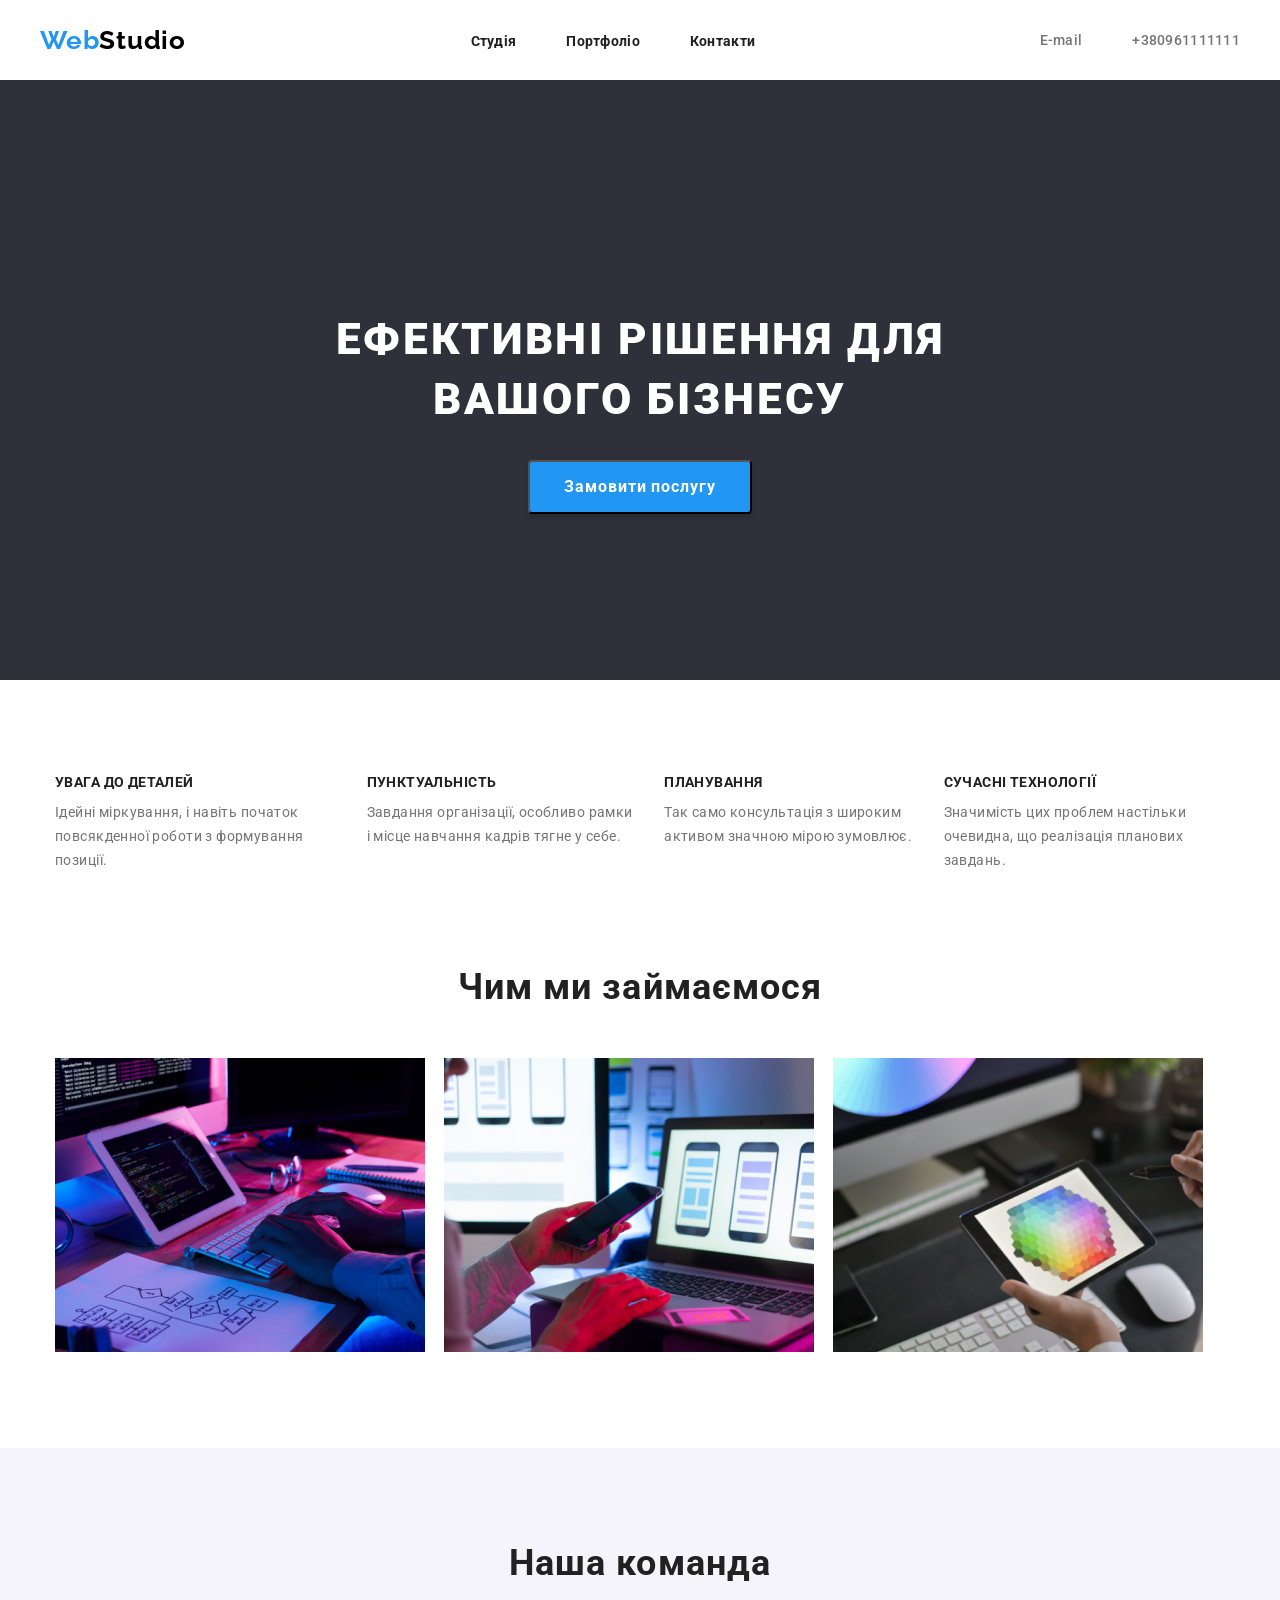
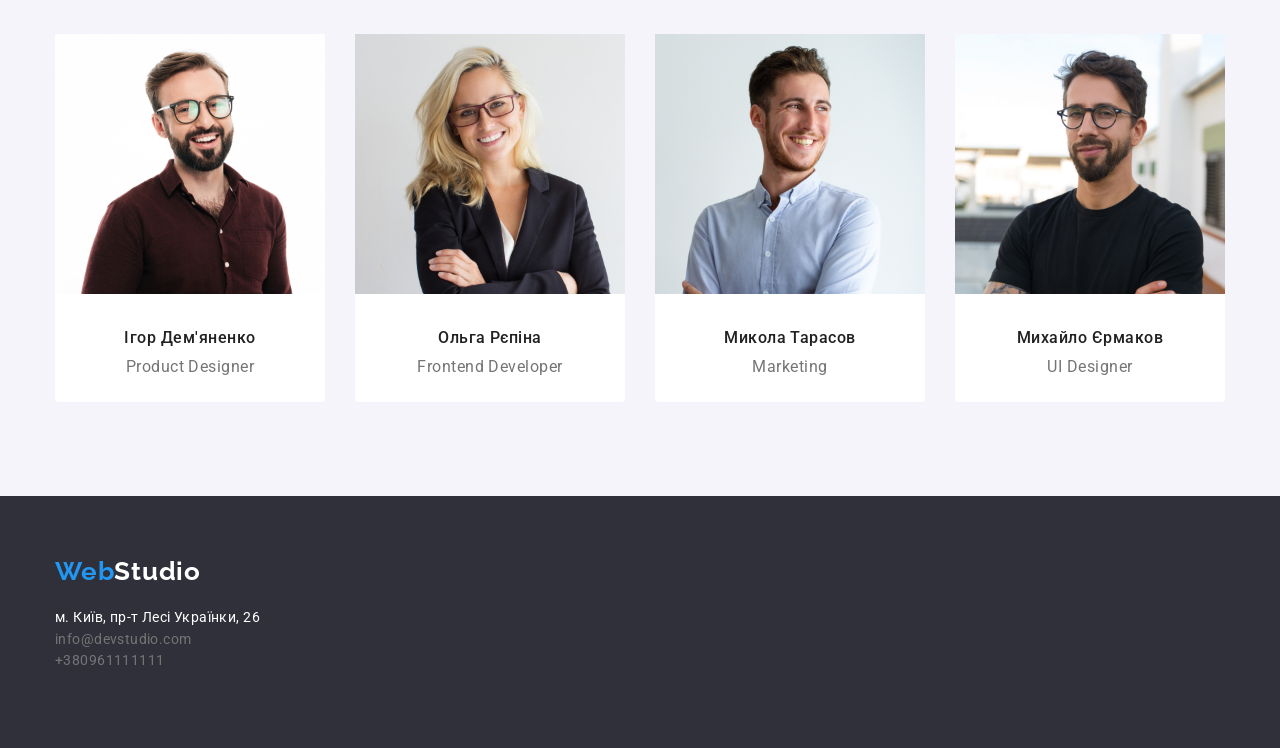
==== commit c345ff8b: "first commit" ====
--- a/index.html
+++ b/index.html
@@ -41,12 +41,12 @@
         </li>
       </ul>
     </header>
-    <main>
-      <section class="decision container">
-        <div class="decision-container">
+    <main >
+      <section class="decision">
+ <div class="container">
           <h1 class="decision-title">Ефективні рішення для вашого бізнесу</h1>
-        </div>
         <input class="decision-button" type="button" value="Замовити послугу" />
+      </div>
       </section>
       <section class="details container">
         <ul class="details-list">
@@ -80,7 +80,7 @@
         </ul>
       </section>
       <section class="about">
-        <div class="about-container">
+        <div class="container">
           <h2 class="about-title">Чим ми займаємося</h2>
           <ul class="about-list">
             <li class="about-items">
@@ -120,7 +120,7 @@
     </div>
     </main>
     <footer class="footer">
-      <div class="footer-container">
+      <div class="container">
       <a href="/" class="footer-logo"><span class="Web">Web</span>Studio</a>
       <ul class="footer-list">
         <li class="footer-items">
--- a/style.css
+++ b/style.css
@@ -3,8 +3,9 @@
   line-height: normal;
 }
 .container {
-  width: 1600px;
+  width: 1200px;
   margin: 0 auto;
+  padding: 0 15px;
 }
 a {
   text-decoration: none;
@@ -49,7 +50,6 @@
   font-size: 26px;
   font-weight: 700;
   letter-spacing: 0.78px;
-  margin-left: 215px;
 }
 .nav {
 }
@@ -75,7 +75,6 @@
 .header-items {
   display: flex;
   gap: 50px;
-  margin-right: 215px;
 }
 .header-contact {
   color: #757575;
@@ -88,14 +87,12 @@
 }
 .decision {
   background-color: #2f303a;
-  width: 1600px;
   height: 600px;
-  flex-shrink: 0;
+  padding-top: 200px;
+  padding-bottom: 200px;
+  margin: 0 auto;
 }
 .decision-container {
-  padding-top: 200px;
-  padding-left: 452px;
-  padding-right: 452px;
 }
 .decision-title {
   width: 696px;
@@ -106,8 +103,10 @@
   line-height: 1.36; /* 136.364% */
   letter-spacing: 2.64px;
   text-transform: uppercase;
+  margin: 30px auto;
 }
 .decision-button {
+  display: block;
   color: #fff;
   text-align: center;
   font-size: 16px;
@@ -121,8 +120,7 @@
   padding-bottom: 10px;
   padding-left: 34px;
   padding-right: 34px;
-  margin-top: 30px;
-  margin-left: 692px;
+  margin: 0 auto;
 }
 .details {
 }
@@ -130,8 +128,6 @@
   display: flex;
   margin-top: 94px;
   margin-bottom: 94px;
-  margin-left: 215px;
-  margin-right: 215px;
   gap: 30px;
   justify-content: space-between;
 }
@@ -153,14 +149,8 @@
   margin-top: 10px;
 }
 .about {
-}
-.about-container {
-  width: 1170px;
   height: 386px;
-  flex-shrink: 0;
-  margin-left: 215px;
-  margin-right: 215px;
-  margin-bottom: 94px;
+  margin-bottom: 96px;
 }
 .about-title {
   color: #212121;
@@ -179,7 +169,7 @@
   height: 294px;
   flex-shrink: 0;
   justify-content: space-between;
-  padding-right: 15px;
+  margin-right: 15px;
 }
 
 .team {
@@ -203,8 +193,7 @@
 .team-list {
   display: flex;
   gap: 30px;
-  margin-left: 215px;
-  margin-right: 215px;
+  margin: 0 auto;
 }
 .team-items {
   width: 270px;
@@ -239,9 +228,6 @@
   background: #2f303a;
   padding-top: 60px;
 }
-.footer-container {
-  margin-left: 215px;
-}
 .footer-logo {
   color: #fff;
   font-family: Raleway;
@@ -321,7 +307,7 @@
   color: #fff;
   background: #2196f3;
 }
-.portfolio-list{
+.portfolio-list {
 }
 .portfolio-items {
   width: 370px;
@@ -330,7 +316,7 @@
   border: 1px solid #eee;
   background: #fff;
   box-shadow: 1px 4px 6px 0px rgba(0, 0, 0, 0.16),
-  0px 4px 4px 0px rgba(0, 0, 0, 0.06), 0px 1px 1px 0px rgba(0, 0, 0, 0.12);
+    0px 4px 4px 0px rgba(0, 0, 0, 0.06), 0px 1px 1px 0px rgba(0, 0, 0, 0.12);
 }
 .portfolio-img {
   width: 370px;
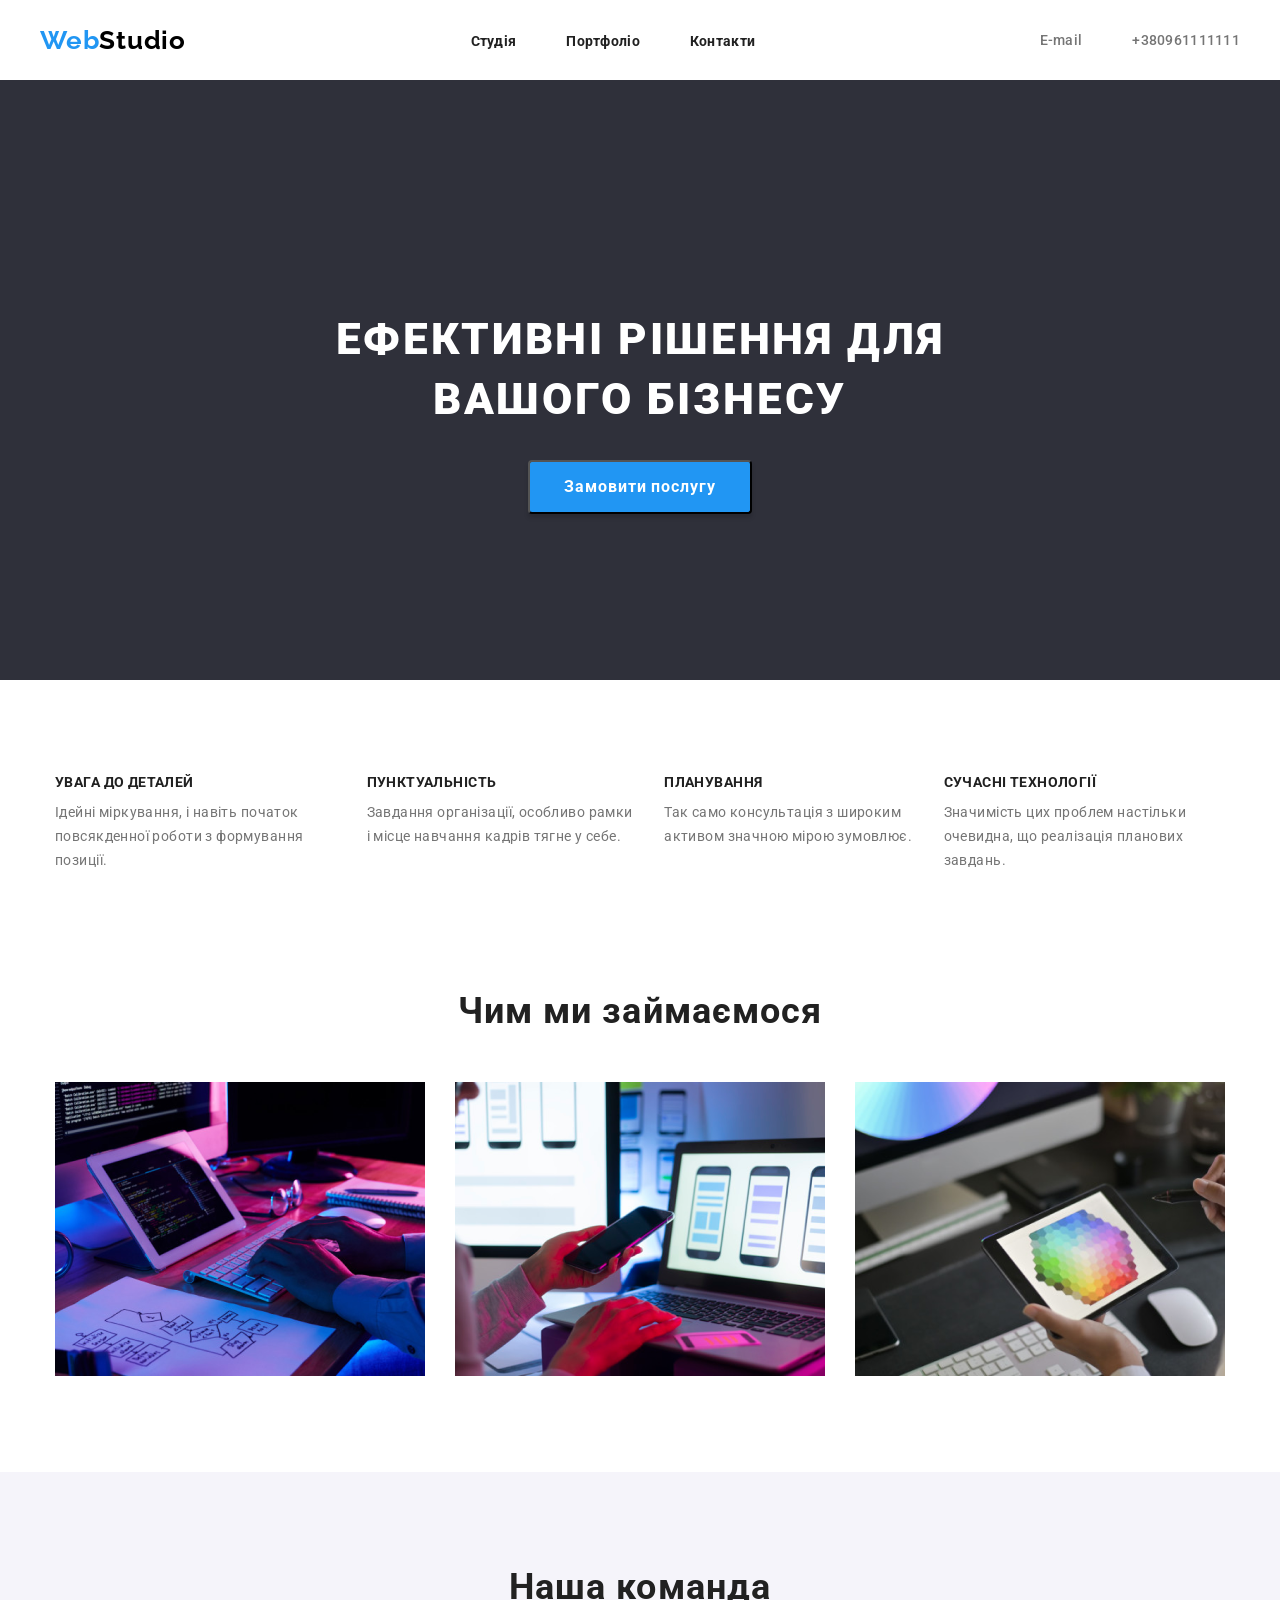
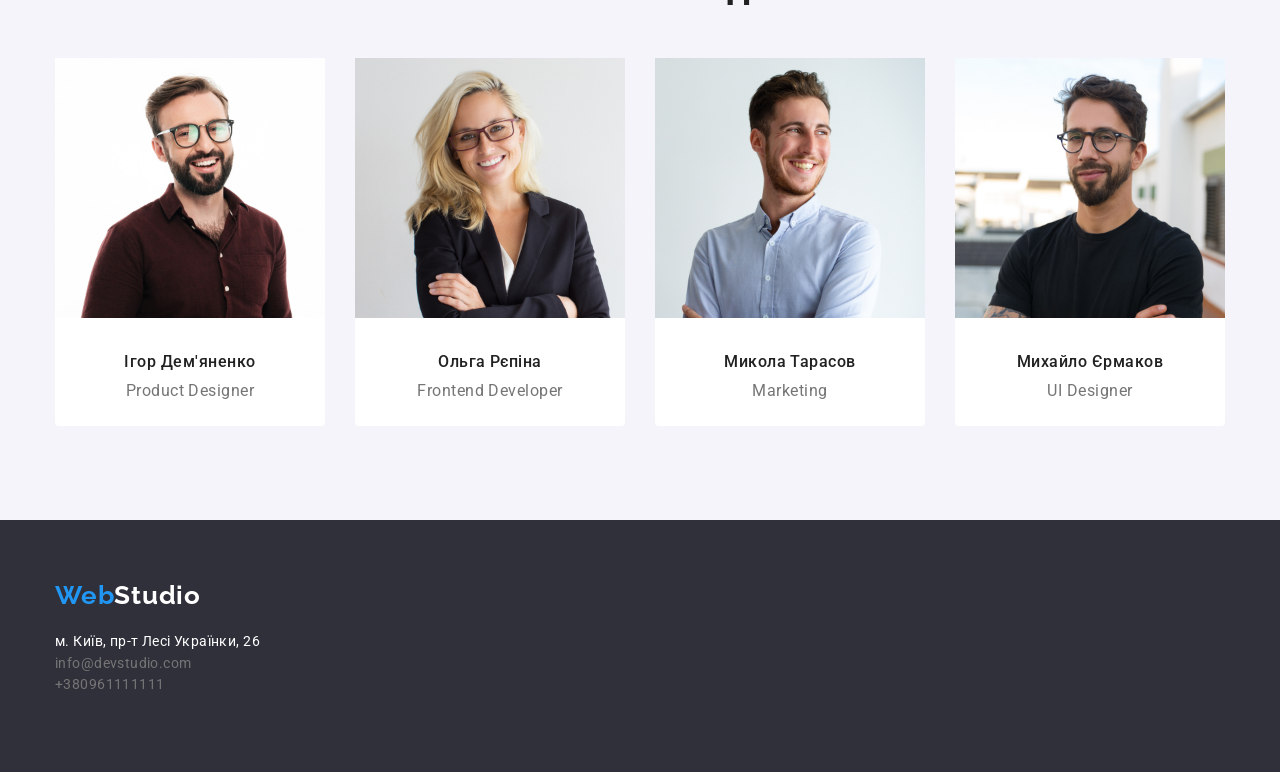
==== commit b642756e: "first" ====
--- a/index.html
+++ b/index.html
@@ -79,17 +79,19 @@
           </li>
         </ul>
       </section>
-      <section class="about">
-        <div class="container">
+      <section class="about container">
           <h2 class="about-title">Чим ми займаємося</h2>
           <ul class="about-list">
             <li class="about-items">
               <img src="img/1.png" alt="" class="about-img" />
+            </li>
+            <li class="about-items">
               <img src="img/2.png" alt="" class="about-img" />
+            </li>
+            <li class="about-items">
               <img src="img/3.png" alt="" class="about-img" />
             </li>
           </ul>
-        </div>
       </section>
       <section class="team">
         <div class="container">
--- a/style.css
+++ b/style.css
@@ -86,16 +86,16 @@
   color: #2196f3;
 }
 .decision {
+height: 600px;
   background-color: #2f303a;
-  height: 600px;
   padding-top: 200px;
   padding-bottom: 200px;
-  margin: 0 auto;
 }
 .decision-container {
 }
 .decision-title {
   width: 696px;
+  height: 120px;
   color: #fff;
   text-align: center;
   font-size: 44px;
@@ -123,6 +123,8 @@
   margin: 0 auto;
 }
 .details {
+  height: 98px;
+
 }
 .details-list {
   display: flex;
@@ -151,6 +153,7 @@
 .about {
   height: 386px;
   margin-bottom: 96px;
+  margin-top: 118px;
 }
 .about-title {
   color: #212121;
@@ -161,15 +164,18 @@
   padding-bottom: 50px;
 }
 .about-list {
+display: flex;
+gap: 30px;
 }
 .about-items {
+  
+  
 }
 .about-img {
   width: 370px;
   height: 294px;
   flex-shrink: 0;
-  justify-content: space-between;
-  margin-right: 15px;
+  gap: 30px;
 }
 
 .team {
@@ -178,15 +184,14 @@
   padding-top: 94px;
   padding-bottom: 94px;
 }
-.container {
-}
+
 
 .team-title {
   color: #212121;
-  text-align: center;
   font-size: 36px;
   font-weight: 700;
   letter-spacing: 1.08px;
+  text-align: center;
   margin-bottom: 50px;
 }
 
@@ -194,6 +199,7 @@
   display: flex;
   gap: 30px;
   margin: 0 auto;
+  
 }
 .team-items {
   width: 270px;
@@ -206,18 +212,23 @@
 .team-img {
   width: 270px;
   height: 260px;
+  
 }
 .team-name {
-  color: #212121;
-  text-align: center;
+  display: flex;
+  justify-content: center;
+  align-items: center;
+  color: #212121;
   font-size: 16px;
   font-weight: 500;
   letter-spacing: 0.48px;
   margin-top: 30px;
 }
 .team-work {
-  color: #757575;
-  text-align: center;
+  display: flex;
+  justify-content: center;
+  align-items: center;
+  color: #757575;
   font-size: 16px;
   font-weight: 400;
   letter-spacing: 0.48px;
@@ -276,6 +287,7 @@
 .header-portfolio {
 }
 .portfolio {
+  
   border-top: #ececec solid;
   padding-top: 94px;
   padding-bottom: 94px;
@@ -308,6 +320,7 @@
   background: #2196f3;
 }
 .portfolio-list {
+
 }
 .portfolio-items {
   width: 370px;
@@ -317,6 +330,7 @@
   background: #fff;
   box-shadow: 1px 4px 6px 0px rgba(0, 0, 0, 0.16),
     0px 4px 4px 0px rgba(0, 0, 0, 0.06), 0px 1px 1px 0px rgba(0, 0, 0, 0.12);
+
 }
 .portfolio-img {
   width: 370px;
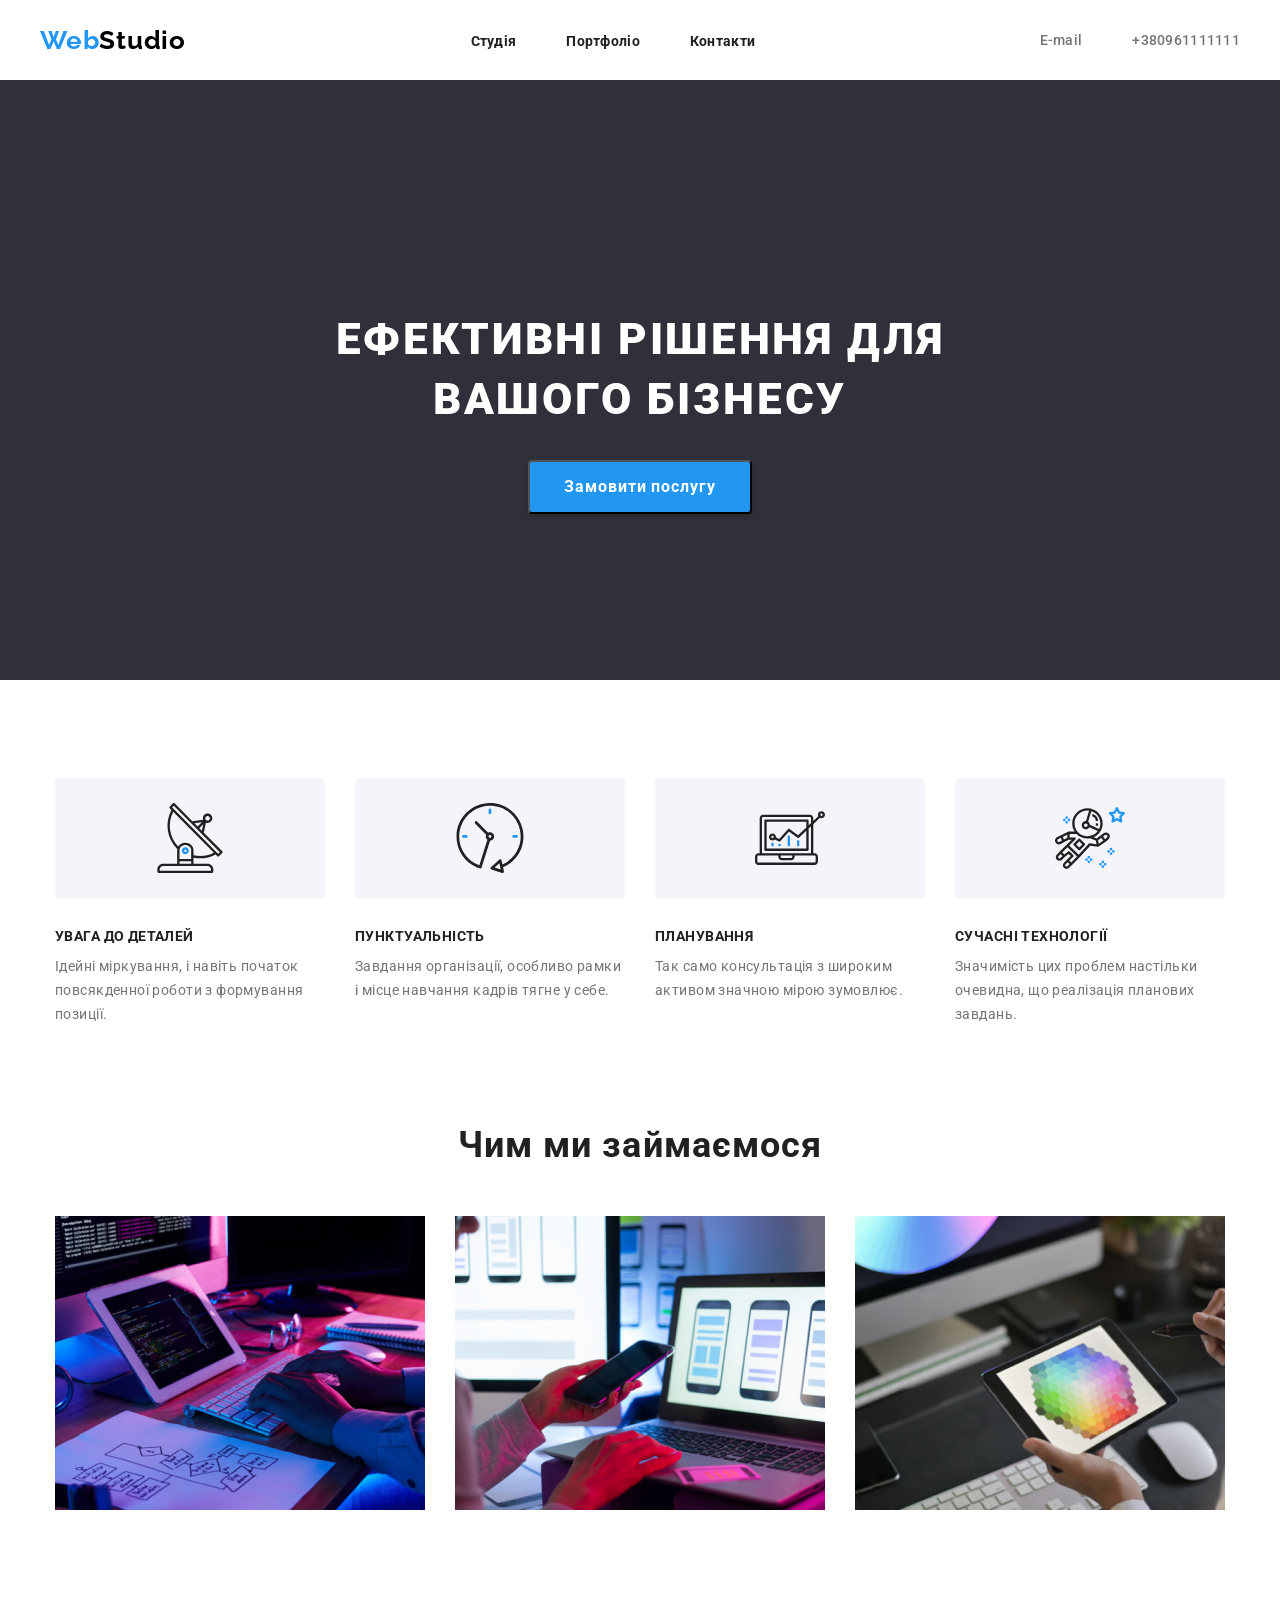
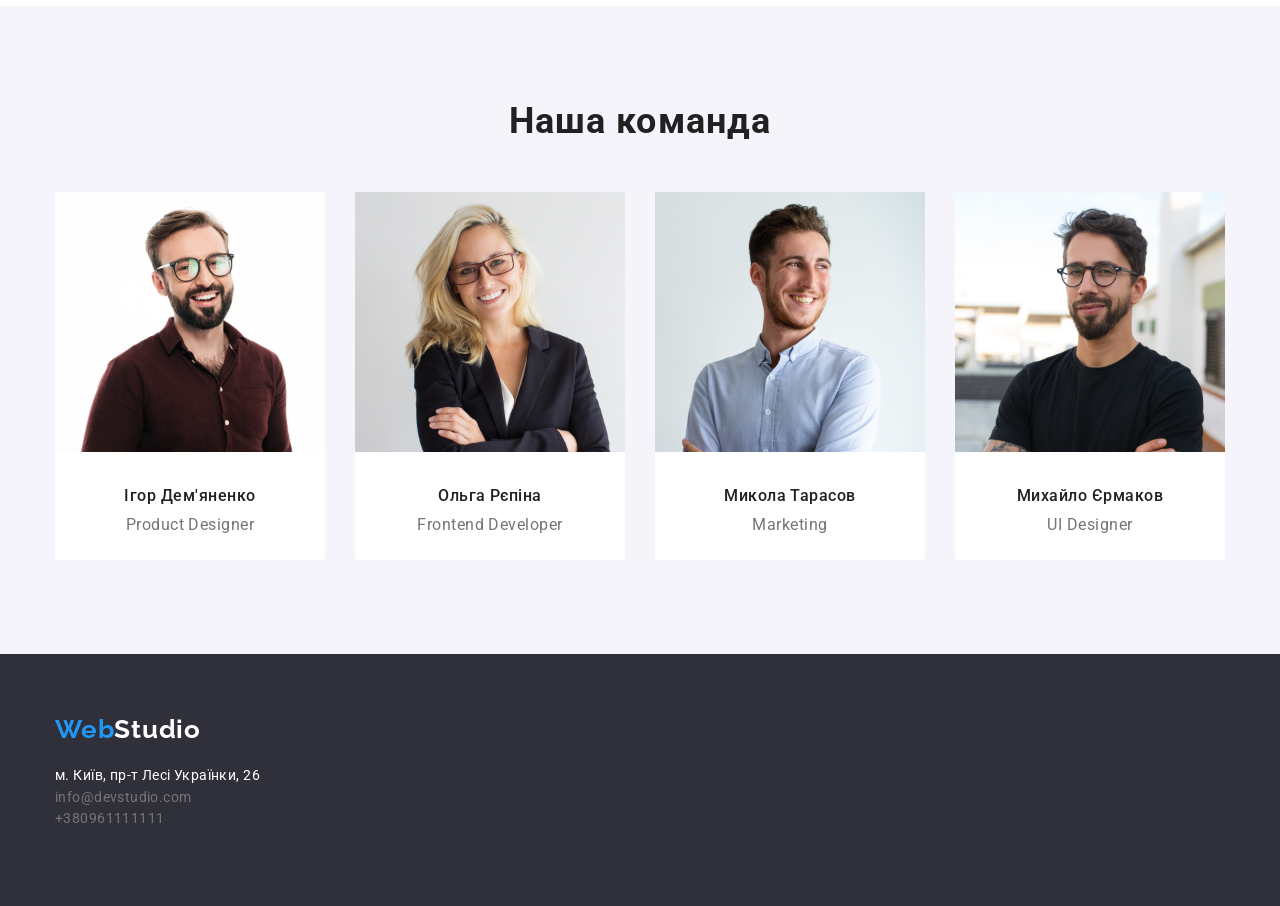
==== commit 1654f146: "first commit" ====
--- a/index.html
+++ b/index.html
@@ -51,6 +51,8 @@
       <section class="details container">
         <ul class="details-list">
           <li class="details-items">
+<div class="img-box-antena img-box">
+</div>
             <h3 class="details-title">УВАГА ДО ДЕТАЛЕЙ</h3>
             <p class="details-text">
               Ідейні міркування, і навіть початок повсякденної роботи з
@@ -58,6 +60,8 @@
             </p>
           </li>
           <li class="details-items">
+            <div class="img-box-clock img-box">
+            </div>
             <h3 class="details-title">ПУНКТУАЛЬНІСТЬ</h3>
             <p class="details-text">
               Завдання організації, особливо рамки і місце навчання кадрів тягне
@@ -65,12 +69,18 @@
             </p>
           </li>
           <li class="details-items">
+            <div class="img-box-diagram img-box">
+  
+            </div>
             <h3 class="details-title">ПЛАНУВАННЯ</h3>
             <p class="details-text">
               Так само консультація з широким активом значною мірою зумовлює.
             </p>
           </li>
           <li class="details-items">
+            <div class="img-box-astronaut img-box">
+  
+            </div>
             <h3 class="details-title">СУЧАСНІ ТЕХНОЛОГІЇ</h3>
             <p class="details-text">
               Значимість цих проблем настільки очевидна, що реалізація планових
--- a/style.css
+++ b/style.css
@@ -86,7 +86,7 @@
   color: #2196f3;
 }
 .decision {
-height: 600px;
+  height: 600px;
   background-color: #2f303a;
   padding-top: 200px;
   padding-bottom: 200px;
@@ -123,18 +123,46 @@
   margin: 0 auto;
 }
 .details {
-  height: 98px;
-
+  margin-top: 98px;
+  margin-bottom: 98px;
 }
 .details-list {
   display: flex;
-  margin-top: 94px;
-  margin-bottom: 94px;
   gap: 30px;
   justify-content: space-between;
 }
-.details-items {
-}
+
+.img-box {
+  width: 270px;
+  height: 120px;
+  flex-shrink: 0;
+  border-radius: 4px;
+  background: #f5f4fa;
+  margin-bottom: 30px;
+}
+.img-box-antena::before {
+  display: flex;
+  content: url(img/svg/antenna\ 1.svg);
+  padding: 25px 100px;
+}
+.img-box-clock::before {
+  display: flex;
+  content: url(img/svg/clock\ 1.svg);
+  padding: 25px 100px;
+}
+.img-box-diagram::before {
+  display: flex;
+  content: url(img/svg/diagram\ 1.svg);
+  padding: 25px 100px;
+
+}
+.img-box-astronaut::before {
+  display: flex;
+  content: url(img/svg/astronaut\ 1.svg);
+  padding: 25px 100px;
+ margin-bottom: 30px;
+}
+
 .details-title {
   color: #212121;
   font-size: 14px;
@@ -153,7 +181,7 @@
 .about {
   height: 386px;
   margin-bottom: 96px;
-  margin-top: 118px;
+  
 }
 .about-title {
   color: #212121;
@@ -164,12 +192,10 @@
   padding-bottom: 50px;
 }
 .about-list {
-display: flex;
-gap: 30px;
+  display: flex;
+  gap: 30px;
 }
 .about-items {
-  
-  
 }
 .about-img {
   width: 370px;
@@ -185,7 +211,6 @@
   padding-bottom: 94px;
 }
 
-
 .team-title {
   color: #212121;
   font-size: 36px;
@@ -199,7 +224,6 @@
   display: flex;
   gap: 30px;
   margin: 0 auto;
-  
 }
 .team-items {
   width: 270px;
@@ -212,7 +236,6 @@
 .team-img {
   width: 270px;
   height: 260px;
-  
 }
 .team-name {
   display: flex;
@@ -287,7 +310,6 @@
 .header-portfolio {
 }
 .portfolio {
-  
   border-top: #ececec solid;
   padding-top: 94px;
   padding-bottom: 94px;
@@ -295,8 +317,9 @@
 .portfolio-list-buttons {
   display: flex;
   gap: 8px;
-  margin-left: 512px;
-  margin-right: 512px;
+  align-items: center;
+  justify-content: center;
+  margin-bottom: 50px;
 }
 .portfolio-items-buttons {
 }
@@ -320,7 +343,9 @@
   background: #2196f3;
 }
 .portfolio-list {
-
+  display: flex;
+  flex-wrap: wrap;
+  gap: 30px;
 }
 .portfolio-items {
   width: 370px;
@@ -330,7 +355,6 @@
   background: #fff;
   box-shadow: 1px 4px 6px 0px rgba(0, 0, 0, 0.16),
     0px 4px 4px 0px rgba(0, 0, 0, 0.06), 0px 1px 1px 0px rgba(0, 0, 0, 0.12);
-
 }
 .portfolio-img {
   width: 370px;
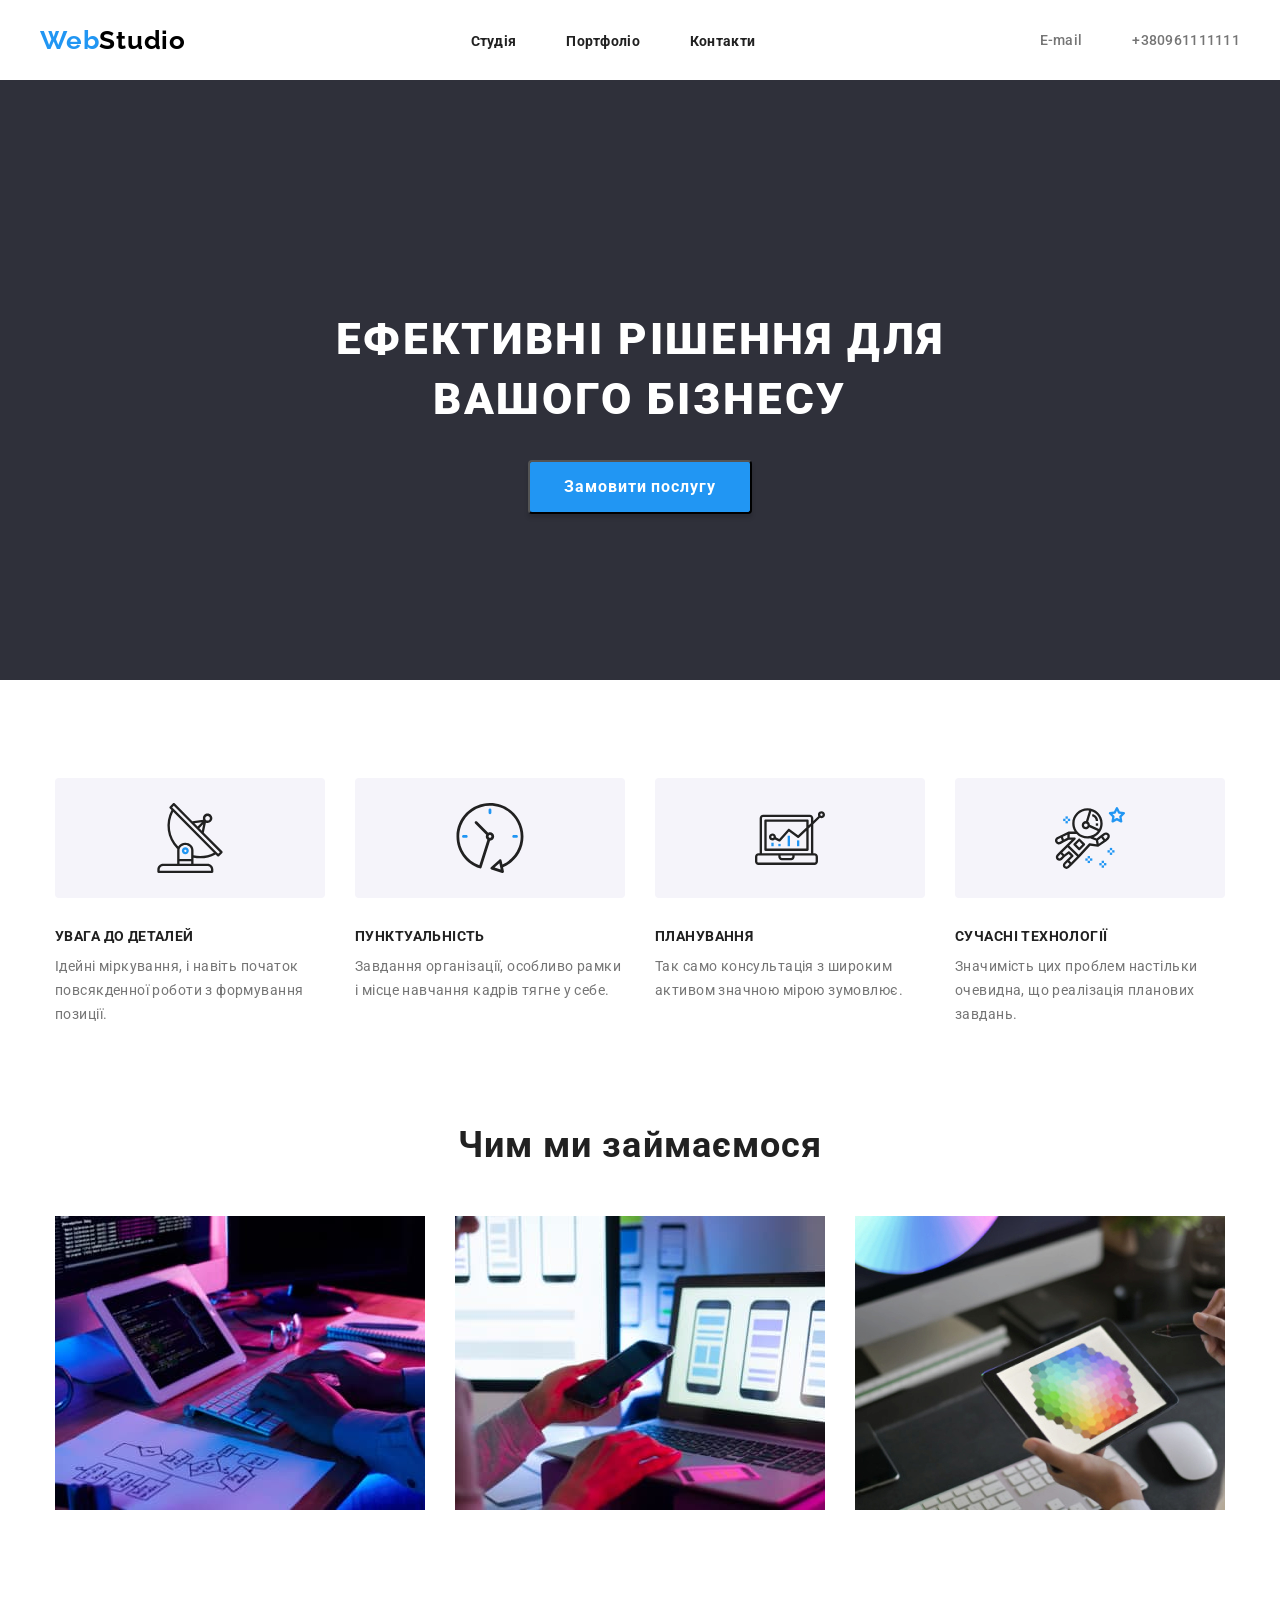
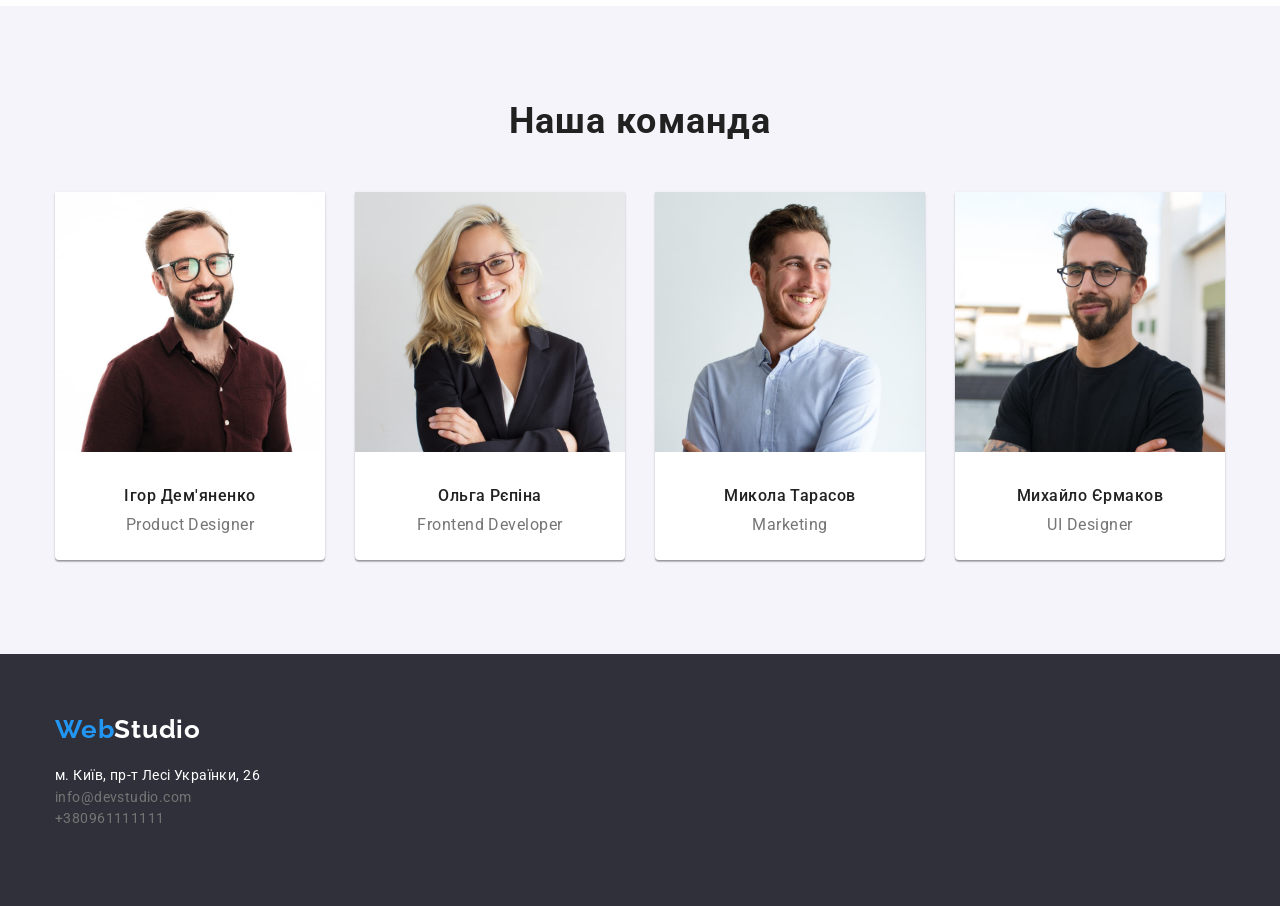
==== commit 2fa1feea: "shadows and update photos" ====
--- a/index.html
+++ b/index.html
@@ -93,13 +93,13 @@
           <h2 class="about-title">Чим ми займаємося</h2>
           <ul class="about-list">
             <li class="about-items">
-              <img src="img/1.png" alt="" class="about-img" />
+              <img src="img/keyboard.jpg" alt="" class="about-img" />
             </li>
             <li class="about-items">
-              <img src="img/2.png" alt="" class="about-img" />
+              <img src="img/netbook.jpg" alt="" class="about-img" />
             </li>
             <li class="about-items">
-              <img src="img/3.png" alt="" class="about-img" />
+              <img src="img/tablet.jpg" alt="" class="about-img" />
             </li>
           </ul>
       </section>
@@ -108,22 +108,22 @@
         <h2 class="team-title">Наша команда</h2>
         <ul class="team-list">
           <li class="team-items">
-            <img src="img/person/1.jpg" alt="" width="250px" class="team-img" />
+            <img src="img/person/firstperson.jpg" alt="" width="250px" class="team-img" />
             <h6 class="team-name">Ігор Дем'яненко</h6>
             <h6 class="team-work">Product Designer</h6>
           </li>
           <li class="team-items">
-            <img src="img/person/2.jpg" alt="" width="250px" class="team-img" />
+            <img src="img/person/secondperson.jpg" alt="" width="250px" class="team-img" />
             <h6 class="team-name">Ольга Рєпіна</h6>
             <h6 class="team-work">Frontend Developer</h6>
           </li>
           <li class="team-items">
-            <img src="img/person/3.jpg" alt="" width="250px" class="team-img" />
+            <img src="img/person/thirdperson.jpg" alt="" width="250px" class="team-img" />
             <h6 class="team-name">Микола Тарасов</h6>
             <h6 class="team-work">Marketing</h6>
           </li>
           <li class="team-items">
-            <img src="img/person/4.jpg" alt="" width="250px" class="team-img" />
+            <img src="img/person/fourperson.jpg" alt="" width="250px" class="team-img" />
             <h6 class="team-name">Михайло Єрмаков</h6>
             <h6 class="team-work">UI Designer</h6>
           </li>
--- a/style.css
+++ b/style.css
@@ -56,7 +56,6 @@
 .nav-list {
   display: flex;
   gap: 50px;
-  margin-left: ;
 }
 .nav-item {
 }
@@ -154,13 +153,12 @@
   display: flex;
   content: url(img/svg/diagram\ 1.svg);
   padding: 25px 100px;
-
 }
 .img-box-astronaut::before {
   display: flex;
   content: url(img/svg/astronaut\ 1.svg);
   padding: 25px 100px;
- margin-bottom: 30px;
+  margin-bottom: 30px;
 }
 
 .details-title {
@@ -181,7 +179,6 @@
 .about {
   height: 386px;
   margin-bottom: 96px;
-  
 }
 .about-title {
   color: #212121;
@@ -232,6 +229,8 @@
   border-radius: 0px 0px 4px 4px;
   background: #fff;
   gap: 30px;
+  box-shadow: 0px 2px 1px 0px rgba(0, 0, 0, 0.2),
+    0px 1px 1px 0px rgba(0, 0, 0, 0.14), 0px 1px 3px 0px rgba(0, 0, 0, 0.12);
 }
 .team-img {
   width: 270px;
